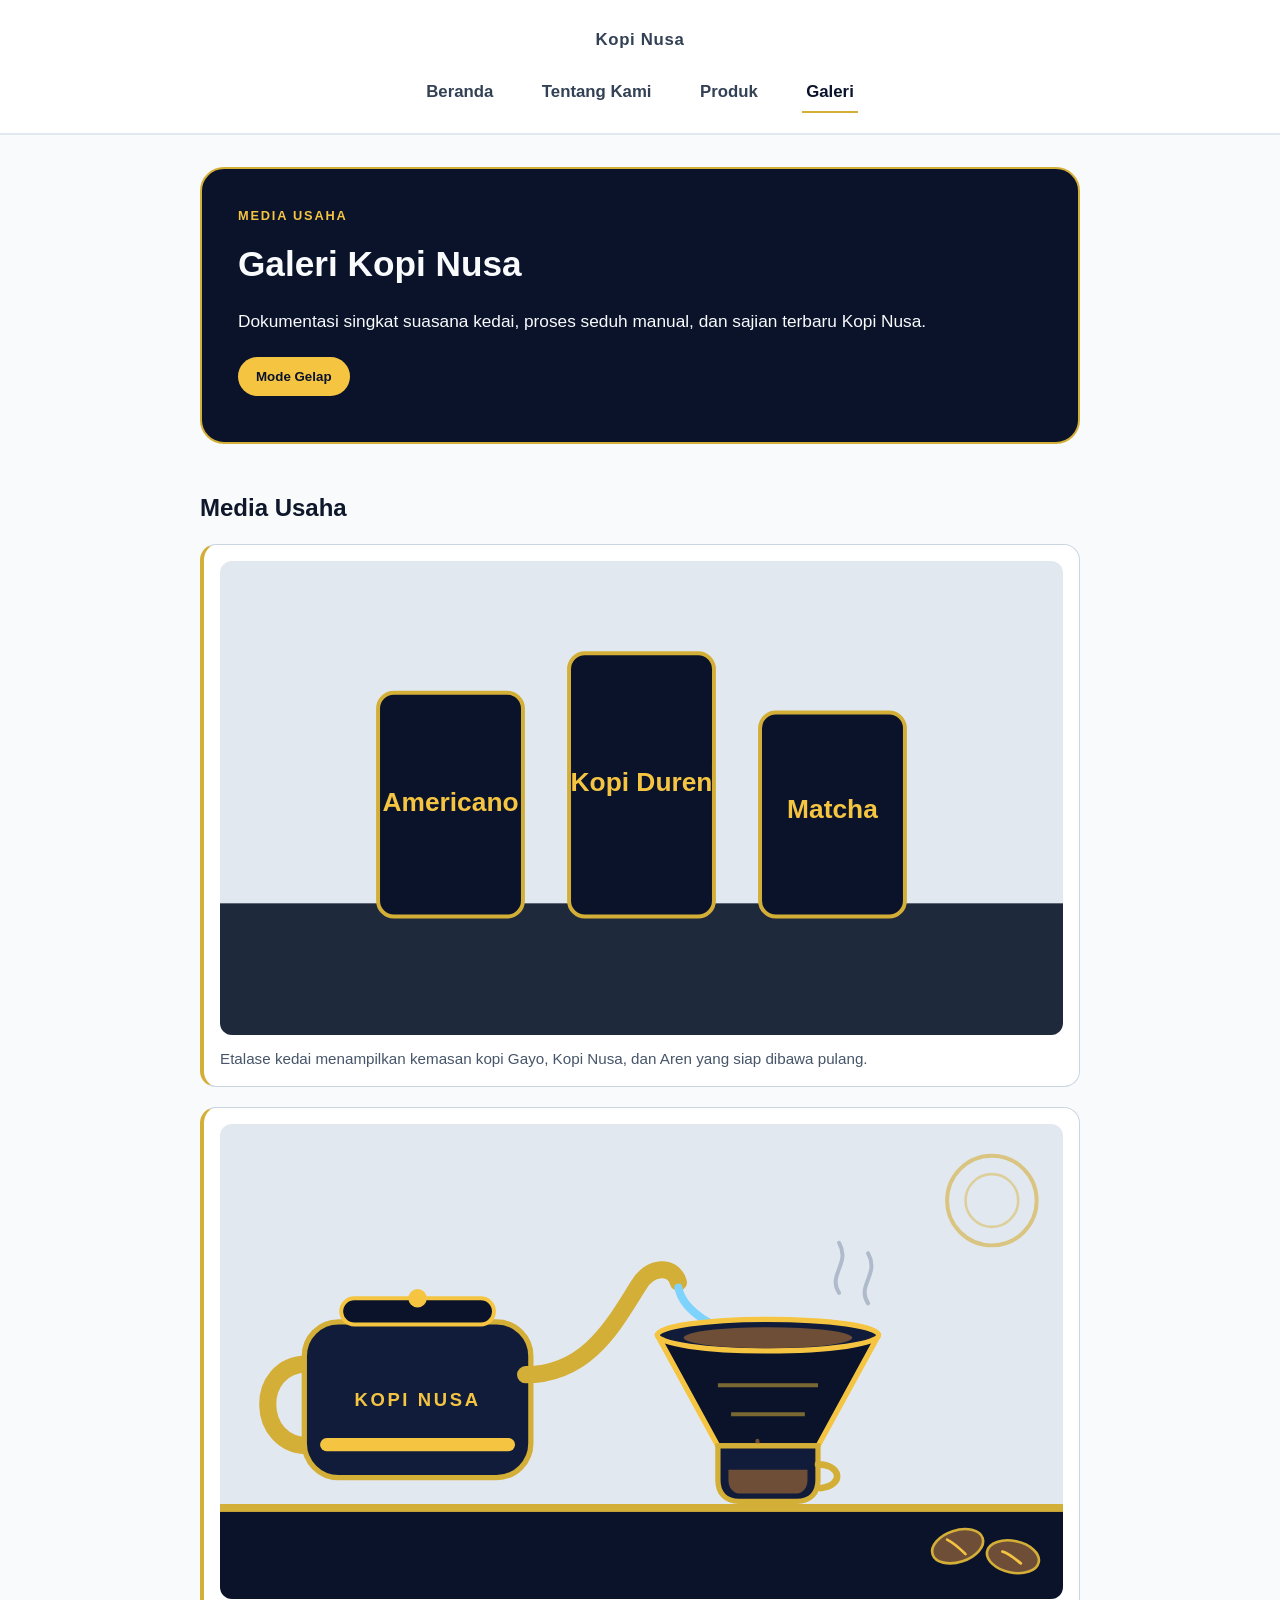
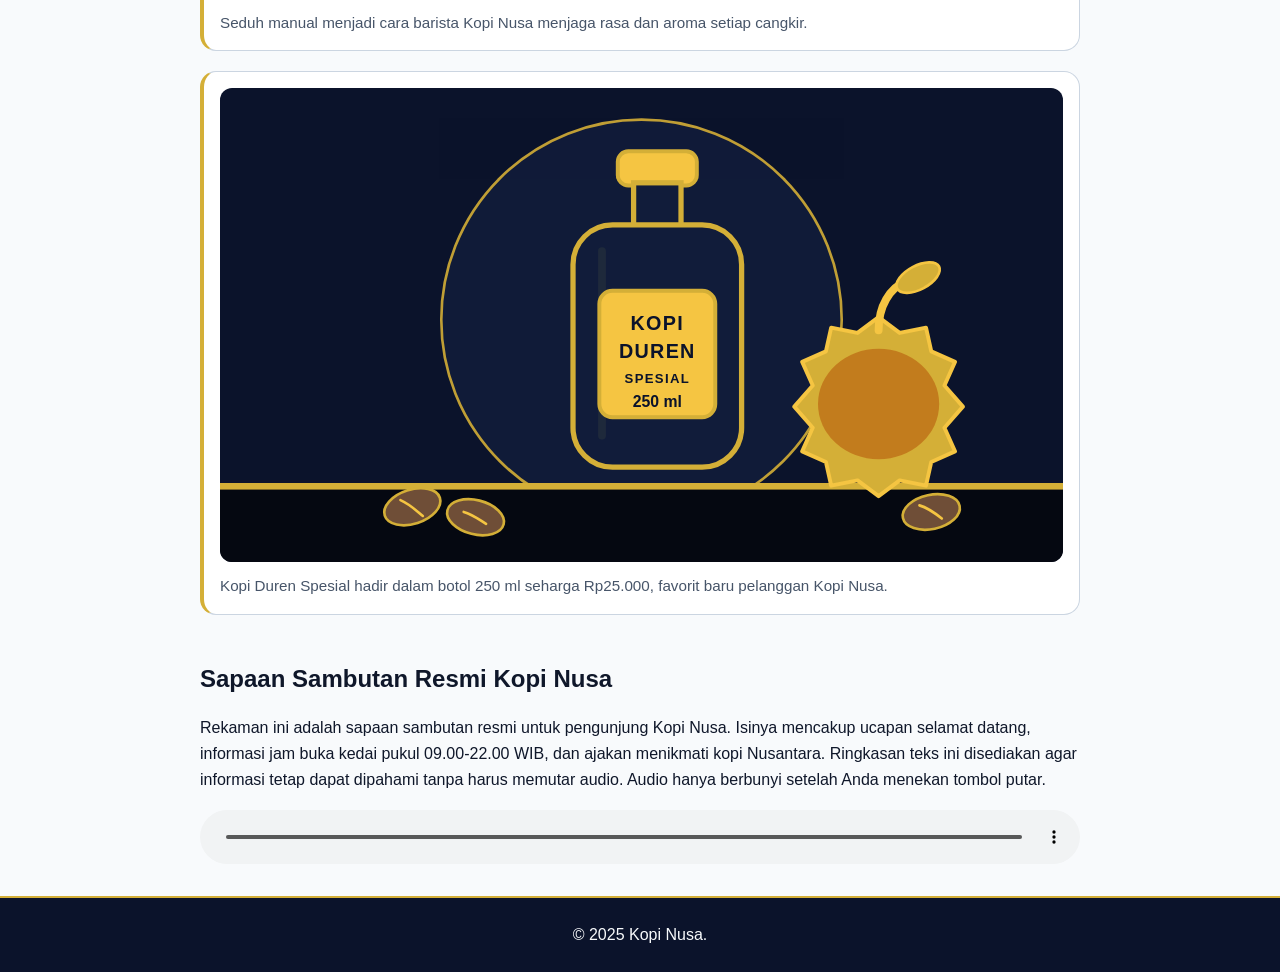
==== galeri.html @ d6f16781 "P03" ====
<!doctype html>
<html lang="id">
<head>
  <meta charset="utf-8" />
  <meta name="viewport" content="width=device-width, initial-scale=1.0" />
  <title>Galeri Kopi Nusa Website UMKM</title>
  <link rel="stylesheet" href="css/style.css" />
</head>
<body>
  <a class="skip-link" href="#konten">Lewati ke konten utama</a>

  <header class="site-header">
    <nav class="nav" aria-label="Navigasi utama">
      <a class="brand" href="index.html">Kopi Nusa</a>
      <ul>
        <li><a href="index.html">Beranda</a></li>
        <li><a href="tentang.html">Tentang Kami</a></li>
        <li><a href="produk.html">Produk</a></li>
        <li><a aria-current="page" href="galeri.html">Galeri</a></li>
      </ul>
    </nav>
  </header>

  <main id="konten" class="page">
    <section class="hero" aria-labelledby="galeri-title">
      <p class="eyebrow">Media Usaha</p>
      <h1 id="galeri-title">Galeri Kopi Nusa</h1>
      <p>Dokumentasi singkat suasana kedai, proses seduh manual, dan sajian terbaru Kopi Nusa.</p>
      <button id="themeButton" type="button">Mode Gelap</button>
    </section>

    <section aria-labelledby="media-title">
      <h2 id="media-title">Media Usaha</h2>
      <div class="gallery-list">
        <figure class="media-card">
          <img src="assets/images/etalase-kopi.svg" alt="Tiga kemasan kopi Kopi Nusa tersusun rapi di atas meja etalase kedai" />
          <figcaption>Etalase kedai menampilkan kemasan kopi Gayo, Kopi Nusa, dan Aren yang siap dibawa pulang.</figcaption>
        </figure>

        <figure class="media-card">
          <img src="assets/images/proses-seduh.svg" alt="Teko gooseneck menuangkan air panas ke dripper di atas server kopi" />
          <figcaption>Seduh manual menjadi cara barista Kopi Nusa menjaga rasa dan aroma setiap cangkir.</figcaption>
        </figure>

        <figure class="media-card">
          <img src="assets/images/kopi-duren.svg" alt="Botol Kopi Duren Spesial berlabel emas berdampingan dengan buah durian" />
          <figcaption>Kopi Duren Spesial hadir dalam botol 250 ml seharga Rp25.000, favorit baru pelanggan Kopi Nusa.</figcaption>
        </figure>
      </div>
    </section>

    <section aria-labelledby="audio-title">
      <h2 id="audio-title">Sapaan Sambutan Resmi Kopi Nusa</h2>
      <p id="audio-note">Rekaman ini adalah sapaan sambutan resmi untuk pengunjung Kopi Nusa. Isinya mencakup ucapan selamat datang, informasi jam buka kedai pukul 09.00-22.00 WIB, dan ajakan menikmati kopi Nusantara. Ringkasan teks ini disediakan agar informasi tetap dapat dipahami tanpa harus memutar audio. Audio hanya berbunyi setelah Anda menekan tombol putar.</p>
      <audio controls aria-describedby="audio-note" src="assets/audio/sapaan-kedai.mp3">Browser Anda tidak mendukung pemutar audio.</audio>
    </section>
  </main>

  <footer class="site-footer">
    <p>&copy; 2025 Kopi Nusa.</p>
  </footer>

  <script src="js/script.js"></script>
</body>
</html>
---- css/style.css ----
*,
*::before,
*::after {
  box-sizing: border-box;
}

body {
  margin: 0;
  color: #0f172a;
  background: #f8fafc;
  font-family: Arial, sans-serif;
  line-height: 1.65;
  transition: background-color 0.3s ease, color 0.3s ease;
}

p {
  margin: 0 0 16px;
}

/* 1. Skip Link */
.skip-link {
  position: absolute;
  left: -9999px;
  padding: 10px 14px;
  color: #0b132b;
  font-weight: 700;
  text-decoration: none;
  background: #f5c542;
  border-radius: 8px;
}

.skip-link:focus {
  top: 10px;
  left: 10px;
  z-index: 100;
}

/* 2. Header & Navigasi */
.site-header {
  position: sticky;
  top: 0;
  z-index: 50;
  padding: 20px;
  background: #ffffff;
  border-bottom: 2px solid #e2e8f0;
  transition: background-color 0.3s ease, border-color 0.3s ease;
}

.nav {
  max-width: 920px;
  margin: 0 auto;
  text-align: center; 
}

.brand {
  display: inline-block;
  margin-bottom: 12px;
  color: #0b132b;
  font-size: 1.6rem;
  font-weight: 800;
  letter-spacing: 0.04em;
  text-decoration: none;
}

.nav ul {
  padding: 0;
  margin: 0;
  list-style: none;
}

.nav li {
  display: inline-block;
  margin: 0 18px; 
}

.nav a {
  display: inline-block;
  padding: 6px 4px;
  color: #334155;
  font-size: 1.05rem;
  font-weight: 600;
  text-decoration: none;
  transition: color 0.2s ease;
}

.nav a:hover {
  color: #d4af37;
}

.nav a[aria-current="page"] {
  color: #0b132b;
  font-weight: 800;
  border-bottom: 2px solid #d4af37;
}

/* 3. Indikator Fokus Keyboard */
a:focus-visible,
button:focus-visible {
  outline: 3px solid #2563eb;
  outline-offset: 3px;
}

/* 4. Konten Utama & Hero */
.page {
  max-width: 920px;
  margin: 0 auto;
  padding: 32px 20px;
}

main section + section {
  margin-top: 44px;
}

h2 {
  margin: 0 0 16px;
  font-size: 1.5rem;
}

.hero {
  padding: 36px;
  color: #f8fafc;
  background: #0b132b;
  border: 2px solid #d4af37;
  border-radius: 24px;
  transition: background-color 0.3s ease, border-color 0.3s ease;
}

.hero h1 {
  margin: 0 0 14px;
  font-size: 2.2rem;
}

.hero p {
  margin: 0 0 22px;
  font-size: 1.08rem;
}

.hero .eyebrow {
  margin: 0 0 8px;
  font-size: 0.8rem;
}

.eyebrow {
  margin: 0 0 8px;
  color: #f5c542;
  font-weight: 700;
  letter-spacing: 0.14em;
  text-transform: uppercase;
}

/* Gambar SVG */
img {
  display: block;
  max-width: 100%;
  height: auto;
  margin-top: 24px;
  border-radius: 16px;
}

/* 5. Kartu Produk */
.product-list {
  min-width: 0;
}

.product-card + .product-card {
  margin-top: 16px;
}

.product-card {
  min-width: 0;
  padding: 16px 20px;
  background: #ffffff;
  border: 1px solid #cbd5e1;
  border-left: 4px solid #d4af37;
  border-radius: 12px;
  cursor: pointer;
  transition: background-color 0.3s ease, border-color 0.3s ease, transform 0.15s ease;
}

.product-card h3 {
  margin: 0 0 8px;
  color: #0b132b;
  overflow-wrap: anywhere;
}

.product-card p {
  overflow-wrap: anywhere;
}

.price {
  margin: 8px 0 0;
  font-weight: 700;
  color: #b45309;
}

/* 5b. Menu Interaktif & Ringkasan Pesanan */
.product-card:hover {
  border-color: #d4af37;
  transform: translateY(-2px);
}

.order-button {
  margin-top: 12px;
  padding: 8px 14px;
  font-size: 0.875rem;
}

.order-summary {
  max-width: 100%;
  padding: 20px 24px;
  margin-top: 24px;
  background: #ffffff;
  border: 1px solid #cbd5e1;
  border-top: 4px solid #d4af37;
  border-radius: 16px;
  overflow-wrap: anywhere;
  transition: background-color 0.3s ease, border-color 0.3s ease;
}

.order-summary h3 {
  margin: 0 0 12px;
  color: #0b132b;
}

.order-list {
  padding: 0;
  margin: 0 0 12px;
  list-style: none;
}

.order-list li {
  padding: 8px 0;
  border-bottom: 1px dashed #cbd5e1;
  overflow-wrap: anywhere;
}

.order-list li::after {
  display: block;
  clear: both;
  content: "";
}

.order-list .item-name {
  float: left;
  margin-right: 16px;
  font-weight: 700;
  overflow-wrap: anywhere;
}

.order-list li > span:nth-child(2) {
  float: right;
  margin-left: 16px;
}

.order-list .remove-button {
  float: right;
  margin-left: 12px;
}

.order-total {
  margin: 8px 0 0;
}

.order-total strong {
  color: #b45309;
}

.order-discount {
  margin: 8px 0 0;
  color: #15803d;
  font-weight: 700;
}

#kosongkanPesanan {
  margin-top: 16px;
  background: #e2e8f0;
}

.whatsapp-button {
  margin-top: 16px;
  margin-right: 8px;
  color: #ffffff;
  background: #15803d;
}

.whatsapp-button:hover {
  background: #166534;
}

.remove-button {
  padding: 2px 4px;
  margin: 0 0 0 12px;
  color: #b91c1c;
  font-size: 0.8rem;
  font-weight: 700;
  background: transparent;
  text-decoration: underline;
}

.remove-button:hover {
  color: #7f1d1d;
}

/* 5c. Notifikasi Mengambang */
.notifikasi {
  position: fixed;
  right: 20px;
  bottom: 20px;
  z-index: 200;
  max-width: min(360px, calc(100vw - 40px));
  padding: 14px 18px;
  color: #0b132b;
  font-weight: 700;
  background: #f5c542;
  border-left: 6px solid #b45309;
  border-radius: 12px;
  box-shadow: 0 12px 30px rgba(15, 23, 42, 0.25);
  opacity: 0;
  transform: translateY(12px);
  pointer-events: none;
  transition: opacity 0.25s ease, transform 0.25s ease;
}

.notifikasi.show {
  opacity: 1;
  transform: translateY(0);
}

button {
  padding: 12px 18px;
  margin-right: 10px;
  margin-bottom: 10px;
  color: #0b132b;
  font-weight: 700;
  cursor: pointer;
  background: #f5c542;
  border: 0;
  border-radius: 999px;
}

/* 6. Footer */
.site-footer {
  padding: 24px 20px;
  color: #f8fafc;
  text-align: center;
  background: #0b132b;
  border-top: 2px solid #d4af37;
}

.site-footer p {
  margin: 0;
}

body.dark-mode {
  color: #f1f5f9;
  background: #050811;
}

body.dark-mode .site-header {
  background: #0b132b;
  border-bottom-color: #1e293b;
}

body.dark-mode .brand,
body.dark-mode .nav a[aria-current="page"] {
  color: #f5c542;
}

body.dark-mode .nav a {
  color: #cbd5e1;
}

body.dark-mode .nav a:hover {
  color: #f5c542;
}

body.dark-mode .hero {
  background: #111c3a;
  border-color: #f5c542;
}

body.dark-mode .product-card {
  background: #0b132b;
  border-color: #1e293b;
  border-left-color: #f5c542;
}

body.dark-mode .product-card h3 {
  color: #f8fafc;
}

body.dark-mode .price {
  color: #f5c542;
}

body.dark-mode .order-summary {
  background: #0b132b;
  border-color: #1e293b;
  border-top-color: #f5c542;
}

body.dark-mode .order-summary h3 {
  color: #f8fafc;
}

body.dark-mode .order-list li {
  border-bottom-color: #1e293b;
}

body.dark-mode .order-total strong {
  color: #f5c542;
}

body.dark-mode .order-discount {
  color: #4ade80;
}

body.dark-mode #kosongkanPesanan {
  color: #0b132b;
  background: #cbd5e1;
}

body.dark-mode .remove-button {
  color: #fca5a5;
}

body.dark-mode .remove-button:hover {
  color: #fecaca;
}

/* 7. Figure, Caption, dan Tabel Katalog */
figure {
  margin: 0 0 20px;
}

.media-card {
  padding: 16px;
  background: #ffffff;
  border: 1px solid #cbd5e1;
  border-left: 4px solid #d4af37;
  border-radius: 16px;
  transition: background-color 0.3s ease, border-color 0.3s ease;
}

.media-card img {
  margin-top: 0;
  border-radius: 12px;
}

figcaption {
  margin-top: 12px;
  color: #475569;
  font-size: 0.95rem;
  line-height: 1.55;
}

.gallery-list {
  margin-top: 16px;
}

.page audio {
  display: block;
  width: 100%;
  margin-top: 12px;
}

table {
  width: 100%;
  margin-top: 16px;
  color: #0f172a;
  background: #ffffff;
  border: 1px solid #cbd5e1;
  border-collapse: collapse;
  transition: background-color 0.3s ease, color 0.3s ease, border-color 0.3s ease;
}

table + p {
  margin-top: 16px;
}

caption {
  padding: 12px 0;
  color: #0b132b;
  font-size: 1.05rem;
  font-weight: 800;
  text-align: left;
}

th,
td {
  padding: 12px;
  text-align: left;
  vertical-align: top;
  border-bottom: 1px solid #cbd5e1;
}

thead th {
  color: #0b132b;
  background: #f5c542;
  border-bottom: 2px solid #d4af37;
}

tbody th {
  color: #0b132b;
  background: #f8fafc;
  overflow-wrap: anywhere;
}

tbody tr:last-child th,
tbody tr:last-child td {
  border-bottom: 0;
}

tbody tr:hover td,
tbody tr:hover th {
  background: #fef3c7;
}

body.dark-mode .media-card {
  background: #0b132b;
  border-color: #1e293b;
  border-left-color: #f5c542;
}

body.dark-mode figcaption {
  color: #cbd5e1;
}

body.dark-mode table {
  color: #f1f5f9;
  background: #0b132b;
  border-color: #1e293b;
}

body.dark-mode caption {
  color: #f5c542;
}

body.dark-mode th,
body.dark-mode td {
  border-bottom-color: #1e293b;
}

body.dark-mode thead th {
  color: #0b132b;
  background: #f5c542;
  border-bottom-color: #d4af37;
}

body.dark-mode tbody th {
  color: #f5c542;
  background: #111c3a;
}

body.dark-mode tbody tr:hover td,
body.dark-mode tbody tr:hover th {
  background: #1e293b;
}

.page a {
  color: #1d4ed8;
  text-underline-offset: 2px;
}

body.dark-mode .page a {
  color: #f5c542;
}
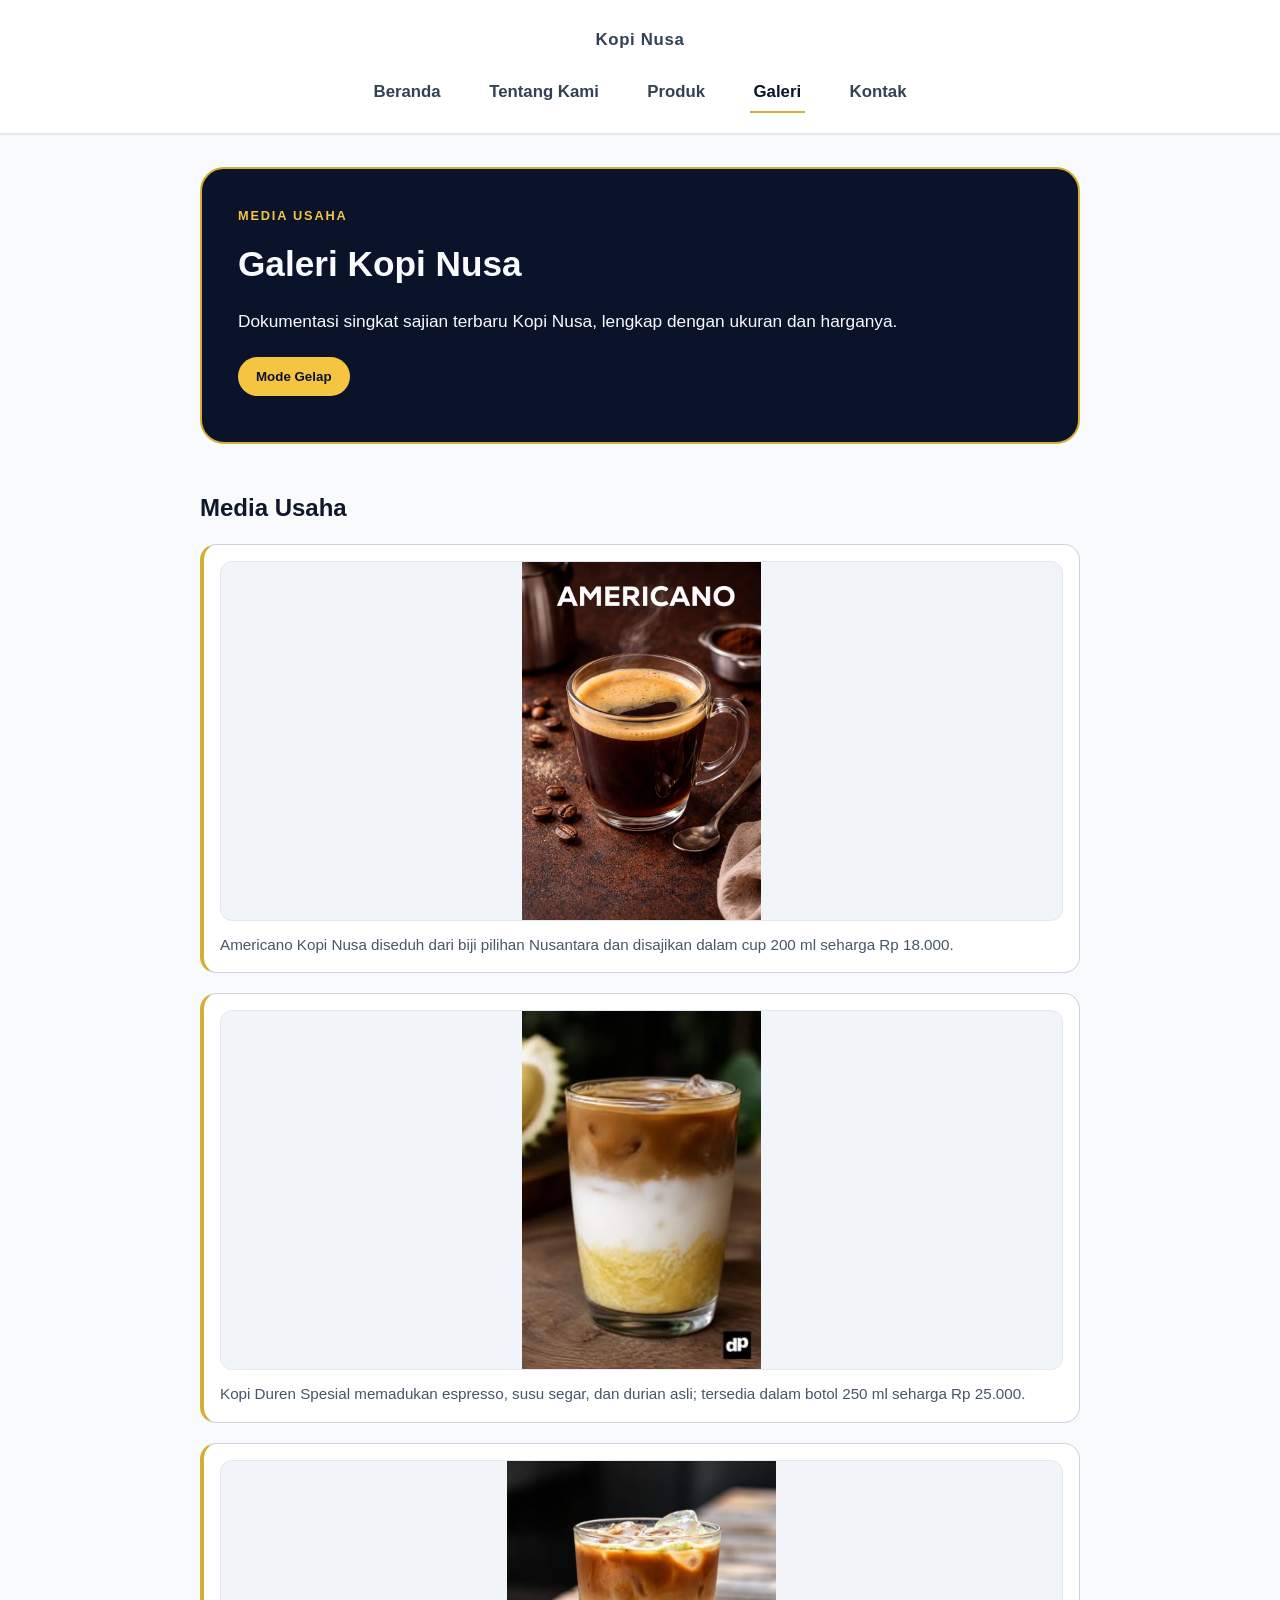
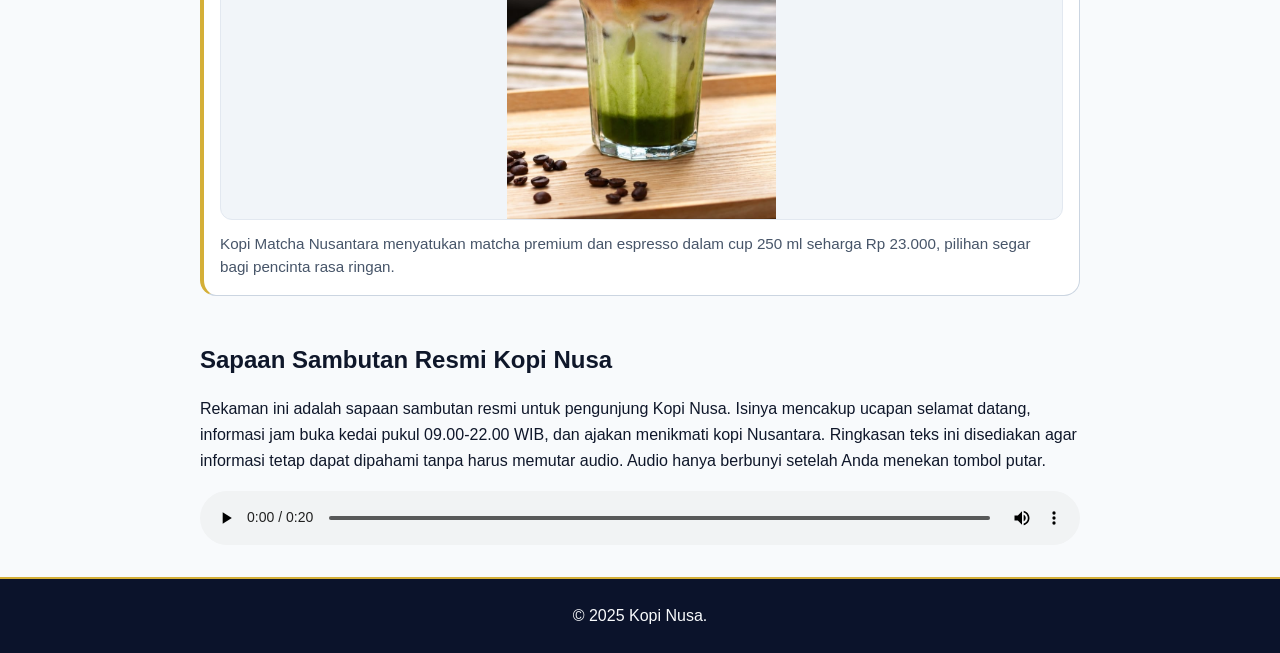
==== commit 8524833b: "P04" ====
--- a/galeri.html
+++ b/galeri.html
@@ -17,6 +17,7 @@
         <li><a href="tentang.html">Tentang Kami</a></li>
         <li><a href="produk.html">Produk</a></li>
         <li><a aria-current="page" href="galeri.html">Galeri</a></li>
+        <li><a href="kontak.html">Kontak</a></li>
       </ul>
     </nav>
   </header>
@@ -25,7 +26,7 @@
     <section class="hero" aria-labelledby="galeri-title">
       <p class="eyebrow">Media Usaha</p>
       <h1 id="galeri-title">Galeri Kopi Nusa</h1>
-      <p>Dokumentasi singkat suasana kedai, proses seduh manual, dan sajian terbaru Kopi Nusa.</p>
+      <p>Dokumentasi singkat sajian terbaru Kopi Nusa, lengkap dengan ukuran dan harganya.</p>
       <button id="themeButton" type="button">Mode Gelap</button>
     </section>
 
@@ -33,18 +34,18 @@
       <h2 id="media-title">Media Usaha</h2>
       <div class="gallery-list">
         <figure class="media-card">
-          <img src="assets/images/etalase-kopi.svg" alt="Tiga kemasan kopi Kopi Nusa tersusun rapi di atas meja etalase kedai" />
-          <figcaption>Etalase kedai menampilkan kemasan kopi Gayo, Kopi Nusa, dan Aren yang siap dibawa pulang.</figcaption>
+          <img src="assets/images/americano.jpeg" alt="Segelas americano panas bercrema keemasan di atas meja kayu, ditemani biji kopi dan sendok" />
+          <figcaption>Americano Kopi Nusa diseduh dari biji pilihan Nusantara dan disajikan dalam cup 200 ml seharga Rp 18.000.</figcaption>
         </figure>
 
         <figure class="media-card">
-          <img src="assets/images/proses-seduh.svg" alt="Teko gooseneck menuangkan air panas ke dripper di atas server kopi" />
-          <figcaption>Seduh manual menjadi cara barista Kopi Nusa menjaga rasa dan aroma setiap cangkir.</figcaption>
+          <img src="assets/images/kopi-duren.jpeg" alt="Kopi duren dingin dalam gelas kaca berlapis susu, kopi, dan serat durian di dasar gelas, berlatar buah durian" />
+          <figcaption>Kopi Duren Spesial memadukan espresso, susu segar, dan durian asli; tersedia dalam botol 250 ml seharga Rp 25.000.</figcaption>
         </figure>
 
         <figure class="media-card">
-          <img src="assets/images/kopi-duren.svg" alt="Botol Kopi Duren Spesial berlabel emas berdampingan dengan buah durian" />
-          <figcaption>Kopi Duren Spesial hadir dalam botol 250 ml seharga Rp25.000, favorit baru pelanggan Kopi Nusa.</figcaption>
+          <img src="assets/images/kopi-matcha.jpeg" alt="Kopi matcha dingin berlapis matcha hijau, espresso, dan susu di dalam gelas kaca, ditemani biji kopi di atas meja kayu" />
+          <figcaption>Kopi Matcha Nusantara menyatukan matcha premium dan espresso dalam cup 250 ml seharga Rp 23.000, pilihan segar bagi pencinta rasa ringan.</figcaption>
         </figure>
       </div>
     </section>
--- a/css/style.css
+++ b/css/style.css
@@ -148,13 +148,22 @@
   text-transform: uppercase;
 }
 
-/* Gambar SVG */
+/* Gambar */
 img {
   display: block;
   max-width: 100%;
   height: auto;
   margin-top: 24px;
   border-radius: 16px;
+}
+
+/* Foto produk: jaga proporsi dan batasi tinggi agar tidak memenuhi layar */
+.hero img {
+  width: auto;
+  max-height: 420px;
+  margin: 8px auto 0;
+  border: 2px solid #d4af37;
+  object-fit: contain;
 }
 
 /* 5. Kartu Produk */
@@ -191,6 +200,13 @@
   margin: 8px 0 0;
   font-weight: 700;
   color: #b45309;
+}
+
+.product-size {
+  margin: 8px 0 0;
+  color: #475569;
+  font-size: 0.9rem;
+  font-weight: 600;
 }
 
 /* 5b. Menu Interaktif & Ringkasan Pesanan */
@@ -393,6 +409,10 @@
   color: #f5c542;
 }
 
+body.dark-mode .product-size {
+  color: #cbd5e1;
+}
+
 body.dark-mode .order-summary {
   background: #0b132b;
   border-color: #1e293b;
@@ -443,8 +463,13 @@
 }
 
 .media-card img {
-  margin-top: 0;
+  width: 100%;
+  height: 360px;
+  margin: 0;
+  background: #f1f5f9;
+  border: 1px solid #e2e8f0;
   border-radius: 12px;
+  object-fit: contain;
 }
 
 figcaption {
@@ -522,6 +547,11 @@
   border-left-color: #f5c542;
 }
 
+body.dark-mode .media-card img {
+  background: #111c3a;
+  border-color: #1e293b;
+}
+
 body.dark-mode figcaption {
   color: #cbd5e1;
 }
@@ -564,4 +594,125 @@
 
 body.dark-mode .page a {
   color: #f5c542;
+}
+
+/* 8. Formulir Kontak (P04) */
+.field {
+  margin-bottom: 18px;
+}
+
+.field label {
+  display: block;
+  margin-bottom: 6px;
+  font-weight: 600;
+}
+
+input[type="text"],
+input[type="email"],
+input[type="tel"],
+select,
+textarea {
+  width: 100%;
+  padding: 10px 12px;
+  color: #0f172a;
+  font-family: inherit;
+  font-size: 1rem;
+  line-height: 1.5;
+  background: #ffffff;
+  border: 1px solid #cbd5e1;
+  border-radius: 10px;
+  box-sizing: border-box;
+  transition: background-color 0.3s ease, color 0.3s ease, border-color 0.3s ease;
+}
+
+input[type="text"]:focus,
+input[type="email"]:focus,
+input[type="tel"]:focus,
+select:focus,
+textarea:focus {
+  border-color: #d4af37;
+  outline: 3px solid #2563eb;
+  outline-offset: 1px;
+}
+
+textarea {
+  min-height: 120px;
+  resize: vertical;
+}
+
+#whatsapp-help {
+  display: block;
+  margin-top: 6px;
+  color: #475569;
+}
+
+fieldset {
+  margin: 0 0 18px;
+  padding: 14px 16px;
+  border: 1px solid #cbd5e1;
+  border-radius: 12px;
+}
+
+legend {
+  padding: 0 6px;
+  font-weight: 700;
+}
+
+fieldset label {
+  display: inline-block;
+  margin: 6px 18px 6px 0;
+  cursor: pointer;
+}
+
+fieldset input[type="radio"] {
+  margin-right: 6px;
+  vertical-align: middle;
+  accent-color: #d4af37;
+}
+
+#preview-form {
+  padding: 18px;
+  margin: 12px 0 0;
+  color: #f8fafc;
+  font-family: Consolas, "Courier New", monospace;
+  font-size: 0.95rem;
+  line-height: 1.6;
+  white-space: pre-wrap;
+  overflow-wrap: anywhere;
+  background: #0b132b;
+  border: 1px solid #d4af37;
+  border-radius: 12px;
+}
+
+body.dark-mode input[type="text"],
+body.dark-mode input[type="email"],
+body.dark-mode input[type="tel"],
+body.dark-mode select,
+body.dark-mode textarea {
+  color: #f1f5f9;
+  background: #111c3a;
+  border-color: #1e293b;
+}
+
+body.dark-mode select option {
+  color: #0b132b;
+  background: #ffffff;
+}
+
+body.dark-mode #whatsapp-help {
+  color: #cbd5e1;
+}
+
+body.dark-mode fieldset {
+  border-color: #1e293b;
+}
+
+body.dark-mode legend {
+  color: #f5c542;
+}
+
+body.dark-mode #preview-form {
+  color: #f8fafc;
+  background: #111c3a;
+  border-color: #f5c542;
 }
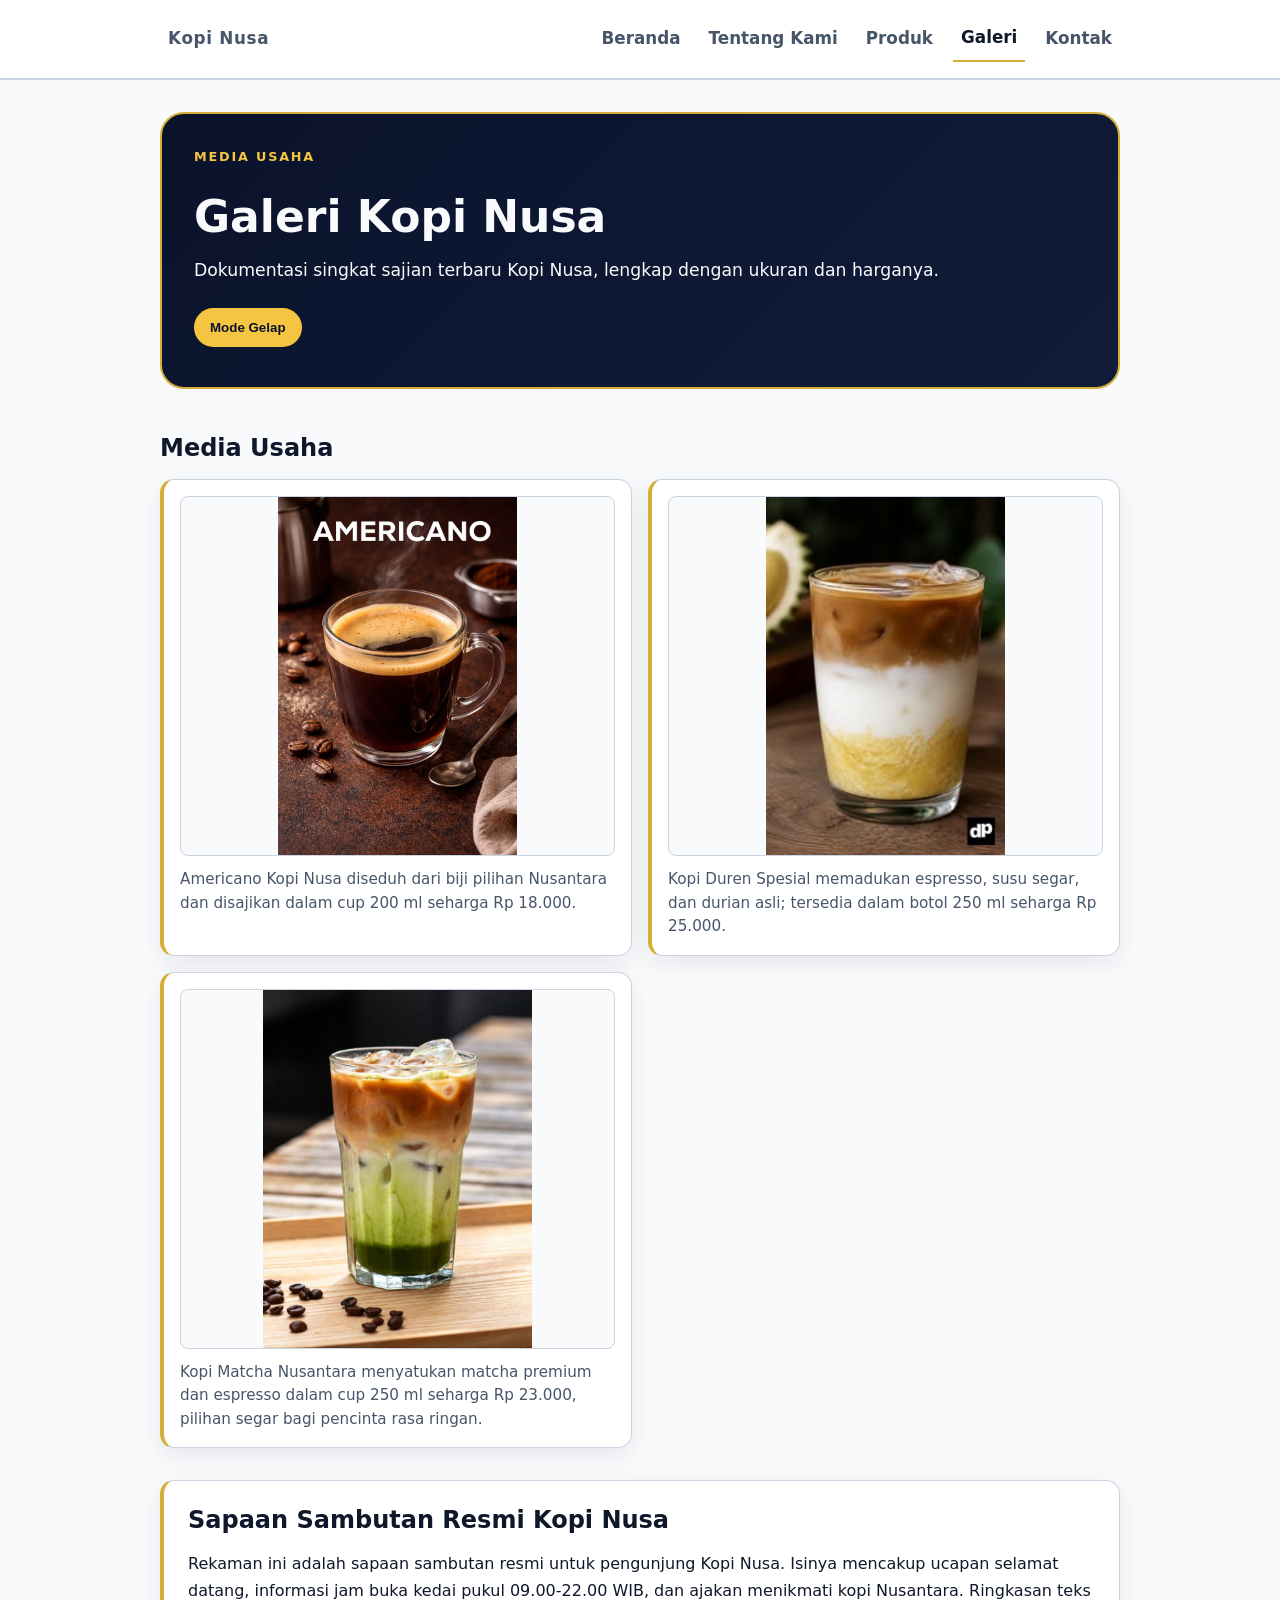
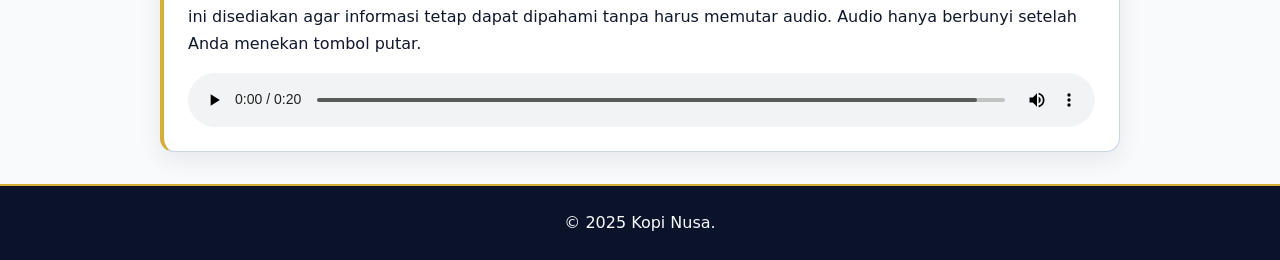
==== commit 23c523ca: "P06" ====
--- a/galeri.html
+++ b/galeri.html
@@ -24,15 +24,17 @@
 
   <main id="konten" class="page">
     <section class="hero" aria-labelledby="galeri-title">
-      <p class="eyebrow">Media Usaha</p>
-      <h1 id="galeri-title">Galeri Kopi Nusa</h1>
-      <p>Dokumentasi singkat sajian terbaru Kopi Nusa, lengkap dengan ukuran dan harganya.</p>
-      <button id="themeButton" type="button">Mode Gelap</button>
+      <div class="hero-content">
+        <p class="eyebrow">Media Usaha</p>
+        <h1 id="galeri-title">Galeri Kopi Nusa</h1>
+        <p>Dokumentasi singkat sajian terbaru Kopi Nusa, lengkap dengan ukuran dan harganya.</p>
+        <button id="themeButton" type="button">Mode Gelap</button>
+      </div>
     </section>
 
     <section aria-labelledby="media-title">
       <h2 id="media-title">Media Usaha</h2>
-      <div class="gallery-list">
+      <div class="gallery-grid">
         <figure class="media-card">
           <img src="assets/images/americano.jpeg" alt="Segelas americano panas bercrema keemasan di atas meja kayu, ditemani biji kopi dan sendok" />
           <figcaption>Americano Kopi Nusa diseduh dari biji pilihan Nusantara dan disajikan dalam cup 200 ml seharga Rp 18.000.</figcaption>
@@ -50,7 +52,7 @@
       </div>
     </section>
 
-    <section aria-labelledby="audio-title">
+    <section aria-labelledby="audio-title" class="audio-card">
       <h2 id="audio-title">Sapaan Sambutan Resmi Kopi Nusa</h2>
       <p id="audio-note">Rekaman ini adalah sapaan sambutan resmi untuk pengunjung Kopi Nusa. Isinya mencakup ucapan selamat datang, informasi jam buka kedai pukul 09.00-22.00 WIB, dan ajakan menikmati kopi Nusantara. Ringkasan teks ini disediakan agar informasi tetap dapat dipahami tanpa harus memutar audio. Audio hanya berbunyi setelah Anda menekan tombol putar.</p>
       <audio controls aria-describedby="audio-note" src="assets/audio/sapaan-kedai.mp3">Browser Anda tidak mendukung pemutar audio.</audio>
--- a/css/style.css
+++ b/css/style.css
@@ -1,82 +1,186 @@
+/* 1. Baseline Box Model */
 *,
 *::before,
 *::after {
   box-sizing: border-box;
 }
 
+/* 2. Design Token — Mode Terang */
+:root {
+  /* Token warna */
+  --color-primary: #0b132b;
+  --color-primary-strong: #111c3a;
+  --color-accent: #d4af37;
+  --color-accent-bright: #f5c542;
+  --color-text: #0f172a;
+  --color-muted: #475569;
+  --color-surface: #ffffff;
+  --color-surface-soft: #f8fafc;
+  --color-border: #cbd5e1;
+  --color-focus: #2563eb;
+  --color-success: #15803d;
+
+  /* Token warna pendukung*/
+  --color-on-primary: #f8fafc;
+  --color-price: #b45309;
+  --color-success-text: #15803d;
+  --color-danger: #b91c1c;
+  --color-danger-strong: #7f1d1d;
+
+  /* Token spacing */
+  --space-1: 0.5rem;
+  --space-2: 0.75rem;
+  --space-3: 1rem;
+  --space-4: 1.5rem;
+  --space-5: 2rem;
+
+  /* Token radius & shadow */
+  --radius-sm: 0.5rem;
+  --radius-md: 0.875rem;
+  --radius-lg: 1.5rem;
+  --radius-pill: 999px;
+  --shadow-card: 0 0.5rem 1.5rem rgb(11 19 43 / 0.08);
+
+  /* Token tipografi */
+  --font-body: system-ui, -apple-system, BlinkMacSystemFont, "Segoe UI", sans-serif;
+  --font-mono: Consolas, "Courier New", monospace;
+}
+
+/* 3. Design Token — Mode Gelap */
+body.dark-mode {
+  --color-surface: #0b132b;
+  --color-surface-soft: #050811;
+  --color-text: #f1f5f9;
+  --color-muted: #cbd5e1;
+  --color-border: #1e293b;
+  --color-accent: #f5c542;
+  --color-focus: #60a5fa;
+
+  --color-price: #f5c542;
+  --color-success-text: #4ade80;
+  --color-danger: #fca5a5;
+  --color-danger-strong: #fecaca;
+  --shadow-card: 0 0.5rem 1.5rem rgb(0 0 0 / 0.4);
+}
+
+/* 4. Dasar Tipografi & Halaman */
 body {
   margin: 0;
-  color: #0f172a;
-  background: #f8fafc;
-  font-family: Arial, sans-serif;
+  color: var(--color-text);
+  background: var(--color-surface-soft);
+  font-family: var(--font-body);
+  font-size: 1rem;
   line-height: 1.65;
   transition: background-color 0.3s ease, color 0.3s ease;
 }
 
+h1,
+h2,
+h3 {
+  margin-top: 0;
+}
+
+h1 {
+  margin-bottom: var(--space-3);
+  font-size: clamp(2rem, 5vw, 2.75rem);
+  line-height: 1.2;
+}
+
+h2 {
+  margin-bottom: var(--space-3);
+  font-size: 1.5rem;
+  line-height: 1.25;
+}
+
+h3 {
+  margin-bottom: var(--space-1);
+  line-height: 1.3;
+}
+
 p {
-  margin: 0 0 16px;
-}
-
-/* 1. Skip Link */
+  margin: 0 0 var(--space-3);
+}
+
+p,
+li {
+  max-width: 68ch;
+}
+
+/* 5. Skala Fokus Keyboard */
+:focus-visible {
+  outline: 3px solid var(--color-focus);
+  outline-offset: 3px;
+}
+
+/* 6. Skip Link */
 .skip-link {
   position: absolute;
   left: -9999px;
-  padding: 10px 14px;
-  color: #0b132b;
+  padding: var(--space-2) var(--space-3);
+  color: var(--color-primary);
   font-weight: 700;
   text-decoration: none;
-  background: #f5c542;
-  border-radius: 8px;
+  background: var(--color-accent-bright);
+  border-radius: var(--radius-sm);
 }
 
 .skip-link:focus {
-  top: 10px;
-  left: 10px;
+  top: var(--space-2);
+  left: var(--space-2);
   z-index: 100;
 }
 
-/* 2. Header & Navigasi */
+/* 7. Header & Navigasi */
 .site-header {
   position: sticky;
   top: 0;
   z-index: 50;
-  padding: 20px;
-  background: #ffffff;
-  border-bottom: 2px solid #e2e8f0;
+  padding: var(--space-3) var(--space-5);
+  background: var(--color-surface);
+  border-bottom: 2px solid var(--color-border);
   transition: background-color 0.3s ease, border-color 0.3s ease;
 }
 
 .nav {
-  max-width: 920px;
-  margin: 0 auto;
-  text-align: center; 
+  display: flex;
+  width: min(100% - 2rem, 60rem);
+  margin-inline: auto;
+  gap: var(--space-3);
+  align-items: center;
+  justify-content: space-between;
 }
 
 .brand {
   display: inline-block;
-  margin-bottom: 12px;
-  color: #0b132b;
+  flex-shrink: 0;
+  margin-bottom: 0;
+  color: var(--color-text);
   font-size: 1.6rem;
   font-weight: 800;
   letter-spacing: 0.04em;
   text-decoration: none;
+  white-space: nowrap;
 }
 
 .nav ul {
+  display: flex;
   padding: 0;
   margin: 0;
+  gap: var(--space-2);
+  flex-wrap: wrap;
+  align-items: center;
   list-style: none;
 }
 
 .nav li {
   display: inline-block;
-  margin: 0 18px; 
+  margin: 0;
 }
 
 .nav a {
   display: inline-block;
-  padding: 6px 4px;
-  color: #334155;
+  padding: var(--space-1);
+  color: var(--color-muted);
   font-size: 1.05rem;
   font-weight: 600;
   text-decoration: none;
@@ -84,169 +188,220 @@
 }
 
 .nav a:hover {
-  color: #d4af37;
+  color: var(--color-accent);
 }
 
 .nav a[aria-current="page"] {
-  color: #0b132b;
+  color: var(--color-text);
   font-weight: 800;
-  border-bottom: 2px solid #d4af37;
-}
-
-/* 3. Indikator Fokus Keyboard */
-a:focus-visible,
-button:focus-visible {
-  outline: 3px solid #2563eb;
-  outline-offset: 3px;
-}
-
-/* 4. Konten Utama & Hero */
+  border-bottom: 2px solid var(--color-accent);
+}
+
+/* 8. Konten Utama & Hero */
 .page {
-  max-width: 920px;
-  margin: 0 auto;
-  padding: 32px 20px;
+  width: min(100% - 2rem, 60rem);
+  margin-inline: auto;
+  padding-block: var(--space-5);
 }
 
 main section + section {
-  margin-top: 44px;
-}
-
-h2 {
-  margin: 0 0 16px;
-  font-size: 1.5rem;
+  margin-top: calc(var(--space-5) + var(--space-2));
 }
 
 .hero {
-  padding: 36px;
-  color: #f8fafc;
-  background: #0b132b;
-  border: 2px solid #d4af37;
-  border-radius: 24px;
-  transition: background-color 0.3s ease, border-color 0.3s ease;
+  display: grid;
+  grid-template-columns: 1.2fr 0.8fr;
+  gap: var(--space-4);
+  align-items: center;
+  padding: var(--space-5);
+  color: var(--color-on-primary);
+  background: linear-gradient(135deg, var(--color-primary), var(--color-primary-strong));
+  border: 2px solid var(--color-accent);
+  border-radius: var(--radius-lg);
+  transition: border-color 0.3s ease;
+}
+
+.hero-content {
+  min-width: 0;
+}
+
+.hero-content:only-child {
+  grid-column: 1 / -1;
 }
 
 .hero h1 {
-  margin: 0 0 14px;
-  font-size: 2.2rem;
+  margin-bottom: var(--space-2);
 }
 
 .hero p {
-  margin: 0 0 22px;
+  margin: 0 0 var(--space-4);
   font-size: 1.08rem;
 }
 
-.hero .eyebrow {
-  margin: 0 0 8px;
-  font-size: 0.8rem;
-}
-
 .eyebrow {
-  margin: 0 0 8px;
-  color: #f5c542;
+  margin: 0 0 var(--space-1);
+  color: var(--color-accent-bright);
   font-weight: 700;
   letter-spacing: 0.14em;
   text-transform: uppercase;
 }
 
-/* Gambar */
+.hero .eyebrow {
+  font-size: 0.8rem;
+}
+
+/* 9. Gambar & Media */
 img {
   display: block;
   max-width: 100%;
   height: auto;
-  margin-top: 24px;
-  border-radius: 16px;
-}
-
-/* Foto produk: jaga proporsi dan batasi tinggi agar tidak memenuhi layar */
-.hero img {
-  width: auto;
+  margin-top: var(--space-4);
+  border-radius: var(--radius-md);
+}
+
+.hero-image {
+  width: 100%;
   max-height: 420px;
-  margin: 8px auto 0;
-  border: 2px solid #d4af37;
+  margin: 0;
   object-fit: contain;
-}
-
-/* 5. Kartu Produk */
+  background: var(--color-primary);
+  border: 2px solid var(--color-accent);
+  border-radius: var(--radius-md);
+}
+
+.media-card img {
+  width: 100%;
+  height: 360px;
+  margin: 0;
+  object-fit: contain;
+  background: var(--color-surface-soft);
+  border: 1px solid var(--color-border);
+  border-radius: var(--radius-sm);
+}
+
+/* 10. Grid Produk & Kartu Produk */
+.product-grid {
+  display: grid;
+  grid-template-columns: repeat(3, minmax(0, 1fr));
+  gap: var(--space-3);
+}
+
 .product-list {
   min-width: 0;
 }
 
-.product-card + .product-card {
-  margin-top: 16px;
-}
-
 .product-card {
+  display: flex;
+  position: relative;
+  flex-direction: column;
   min-width: 0;
-  padding: 16px 20px;
-  background: #ffffff;
-  border: 1px solid #cbd5e1;
-  border-left: 4px solid #d4af37;
-  border-radius: 12px;
+  padding: var(--space-3) var(--space-4);
+  background: var(--color-surface);
+  border: 1px solid var(--color-border);
+  border-left: 4px solid var(--color-accent);
+  border-radius: var(--radius-md);
+  box-shadow: var(--shadow-card);
   cursor: pointer;
   transition: background-color 0.3s ease, border-color 0.3s ease, transform 0.15s ease;
 }
 
-.product-card h3 {
-  margin: 0 0 8px;
-  color: #0b132b;
-  overflow-wrap: anywhere;
-}
-
+.product-card h3,
 .product-card p {
   overflow-wrap: anywhere;
 }
 
-.price {
-  margin: 8px 0 0;
-  font-weight: 700;
-  color: #b45309;
+.product-card:hover {
+  border-color: var(--color-accent);
+  transform: translateY(-2px);
+}
+
+.product-badge {
+  position: absolute;
+  inset-block-start: var(--space-2);
+  inset-inline-end: var(--space-2);
+  padding: 0.25rem var(--space-2);
+  color: var(--color-primary);
+  font-size: 0.875rem;
+  font-weight: 800;
+  background: var(--color-accent-bright);
+  border: 1px solid var(--color-accent);
+  border-radius: 999px;
+}
+
+.product-badge + h3 {
+  padding-inline-end: 5.5rem;
 }
 
 .product-size {
-  margin: 8px 0 0;
-  color: #475569;
+  margin: var(--space-1) 0 0;
+  color: var(--color-muted);
   font-size: 0.9rem;
   font-weight: 600;
 }
 
-/* 5b. Menu Interaktif & Ringkasan Pesanan */
-.product-card:hover {
-  border-color: #d4af37;
-  transform: translateY(-2px);
-}
-
+.price {
+  margin: var(--space-1) 0 var(--space-2);
+  color: var(--color-price);
+  font-weight: 700;
+}
+
+.card-actions {
+  display: flex;
+  gap: var(--space-2);
+  align-items: center;
+  flex-wrap: wrap;
+  margin-top: auto;
+  padding-top: var(--space-2);
+}
+
+.page a.button {
+  display: inline-block;
+  padding: var(--space-1) var(--space-3);
+  color: var(--color-primary);
+  font-weight: 700;
+  text-decoration: none;
+  background: var(--color-accent-bright);
+  border-radius: var(--radius-pill);
+  transition: background-color 0.2s ease;
+}
+
+.page a.button:hover {
+  background: var(--color-accent);
+}
+
+/* 11. Ringkasan Pesanan & Tombol */
 .order-button {
-  margin-top: 12px;
-  padding: 8px 14px;
+  margin-top: auto;
+  padding: var(--space-1) var(--space-3);
   font-size: 0.875rem;
 }
 
 .order-summary {
   max-width: 100%;
-  padding: 20px 24px;
-  margin-top: 24px;
-  background: #ffffff;
-  border: 1px solid #cbd5e1;
-  border-top: 4px solid #d4af37;
-  border-radius: 16px;
+  padding: var(--space-4);
+  margin-top: var(--space-4);
+  background: var(--color-surface);
+  border: 1px solid var(--color-border);
+  border-top: 4px solid var(--color-accent);
+  border-radius: var(--radius-lg);
+  box-shadow: var(--shadow-card);
   overflow-wrap: anywhere;
   transition: background-color 0.3s ease, border-color 0.3s ease;
 }
 
 .order-summary h3 {
-  margin: 0 0 12px;
-  color: #0b132b;
+  margin: 0 0 var(--space-2);
 }
 
 .order-list {
   padding: 0;
-  margin: 0 0 12px;
+  margin: 0 0 var(--space-2);
   list-style: none;
 }
 
 .order-list li {
-  padding: 8px 0;
-  border-bottom: 1px dashed #cbd5e1;
+  padding: var(--space-1) 0;
+  border-bottom: 1px dashed var(--color-border);
   overflow-wrap: anywhere;
 }
 
@@ -258,79 +413,92 @@
 
 .order-list .item-name {
   float: left;
-  margin-right: 16px;
+  margin-right: var(--space-3);
   font-weight: 700;
   overflow-wrap: anywhere;
 }
 
 .order-list li > span:nth-child(2) {
   float: right;
-  margin-left: 16px;
+  margin-left: var(--space-3);
 }
 
 .order-list .remove-button {
   float: right;
-  margin-left: 12px;
+  margin-left: var(--space-2);
 }
 
 .order-total {
-  margin: 8px 0 0;
+  margin: var(--space-1) 0 0;
 }
 
 .order-total strong {
-  color: #b45309;
+  color: var(--color-price);
 }
 
 .order-discount {
-  margin: 8px 0 0;
-  color: #15803d;
+  margin: var(--space-1) 0 0;
+  color: var(--color-success-text);
   font-weight: 700;
 }
 
 #kosongkanPesanan {
-  margin-top: 16px;
-  background: #e2e8f0;
+  margin-top: var(--space-3);
+  color: var(--color-text);
+  background: var(--color-border);
 }
 
 .whatsapp-button {
-  margin-top: 16px;
-  margin-right: 8px;
-  color: #ffffff;
-  background: #15803d;
+  margin-top: var(--space-3);
+  margin-right: var(--space-1);
+  color: var(--color-on-primary);
+  background: var(--color-success);
 }
 
 .whatsapp-button:hover {
-  background: #166534;
+  filter: brightness(0.9);
 }
 
 .remove-button {
   padding: 2px 4px;
-  margin: 0 0 0 12px;
-  color: #b91c1c;
+  margin: 0 0 0 var(--space-2);
+  color: var(--color-danger);
   font-size: 0.8rem;
   font-weight: 700;
+  text-decoration: underline;
   background: transparent;
-  text-decoration: underline;
 }
 
 .remove-button:hover {
-  color: #7f1d1d;
-}
-
-/* 5c. Notifikasi Mengambang */
+  color: var(--color-danger-strong);
+}
+
+button {
+  padding: var(--space-2) var(--space-3);
+  margin-right: var(--space-1);
+  margin-bottom: var(--space-1);
+  color: var(--color-primary);
+  font-weight: 700;
+  cursor: pointer;
+  background: var(--color-accent-bright);
+  border: 0;
+  border-radius: var(--radius-pill);
+}
+
+/* 12. Notifikasi Mengambang */
 .notifikasi {
   position: fixed;
-  right: 20px;
-  bottom: 20px;
+  right: var(--space-4);
+  bottom: var(--space-4);
   z-index: 200;
-  max-width: min(360px, calc(100vw - 40px));
-  padding: 14px 18px;
-  color: #0b132b;
-  font-weight: 700;
-  background: #f5c542;
-  border-left: 6px solid #b45309;
-  border-radius: 12px;
-  box-shadow: 0 12px 30px rgba(15, 23, 42, 0.25);
+  max-width: min(360px, calc(100vw - var(--space-5)));
+  padding: var(--space-2) var(--space-3);
+  color: var(--color-primary);
+  font-weight: 700;
+  background: var(--color-accent-bright);
+  border-left: 6px solid var(--color-accent);
+  border-radius: var(--radius-md);
+  box-shadow: var(--shadow-card);
   opacity: 0;
   transform: translateY(12px);
   pointer-events: none;
@@ -342,170 +510,128 @@
   transform: translateY(0);
 }
 
-button {
-  padding: 12px 18px;
-  margin-right: 10px;
-  margin-bottom: 10px;
-  color: #0b132b;
-  font-weight: 700;
-  cursor: pointer;
-  background: #f5c542;
-  border: 0;
-  border-radius: 999px;
-}
-
-/* 6. Footer */
+/* 13. Footer */
 .site-footer {
-  padding: 24px 20px;
-  color: #f8fafc;
+  padding: var(--space-4) var(--space-5);
+  color: var(--color-on-primary);
   text-align: center;
-  background: #0b132b;
-  border-top: 2px solid #d4af37;
+  background: var(--color-primary);
+  border-top: 2px solid var(--color-accent);
+  transition: border-color 0.3s ease;
 }
 
 .site-footer p {
-  margin: 0;
-}
-
-body.dark-mode {
-  color: #f1f5f9;
-  background: #050811;
-}
-
-body.dark-mode .site-header {
-  background: #0b132b;
-  border-bottom-color: #1e293b;
-}
-
-body.dark-mode .brand,
-body.dark-mode .nav a[aria-current="page"] {
-  color: #f5c542;
-}
-
-body.dark-mode .nav a {
-  color: #cbd5e1;
-}
-
-body.dark-mode .nav a:hover {
-  color: #f5c542;
-}
-
-body.dark-mode .hero {
-  background: #111c3a;
-  border-color: #f5c542;
-}
-
-body.dark-mode .product-card {
-  background: #0b132b;
-  border-color: #1e293b;
-  border-left-color: #f5c542;
-}
-
-body.dark-mode .product-card h3 {
-  color: #f8fafc;
-}
-
-body.dark-mode .price {
-  color: #f5c542;
-}
-
-body.dark-mode .product-size {
-  color: #cbd5e1;
-}
-
-body.dark-mode .order-summary {
-  background: #0b132b;
-  border-color: #1e293b;
-  border-top-color: #f5c542;
-}
-
-body.dark-mode .order-summary h3 {
-  color: #f8fafc;
-}
-
-body.dark-mode .order-list li {
-  border-bottom-color: #1e293b;
-}
-
-body.dark-mode .order-total strong {
-  color: #f5c542;
-}
-
-body.dark-mode .order-discount {
-  color: #4ade80;
-}
-
-body.dark-mode #kosongkanPesanan {
-  color: #0b132b;
-  background: #cbd5e1;
-}
-
-body.dark-mode .remove-button {
-  color: #fca5a5;
-}
-
-body.dark-mode .remove-button:hover {
-  color: #fecaca;
-}
-
-/* 7. Figure, Caption, dan Tabel Katalog */
+  margin: 0 auto;
+}
+
+/* 14. Figure, Galeri, & Audio */
 figure {
-  margin: 0 0 20px;
+  margin: 0 0 var(--space-4);
 }
 
 .media-card {
-  padding: 16px;
-  background: #ffffff;
-  border: 1px solid #cbd5e1;
-  border-left: 4px solid #d4af37;
-  border-radius: 16px;
+  padding: var(--space-3);
+  background: var(--color-surface);
+  border: 1px solid var(--color-border);
+  border-left: 4px solid var(--color-accent);
+  border-radius: var(--radius-md);
+  box-shadow: var(--shadow-card);
   transition: background-color 0.3s ease, border-color 0.3s ease;
 }
 
-.media-card img {
-  width: 100%;
-  height: 360px;
-  margin: 0;
-  background: #f1f5f9;
-  border: 1px solid #e2e8f0;
-  border-radius: 12px;
-  object-fit: contain;
-}
-
 figcaption {
-  margin-top: 12px;
-  color: #475569;
+  margin-top: var(--space-2);
+  color: var(--color-muted);
   font-size: 0.95rem;
   line-height: 1.55;
 }
 
-.gallery-list {
-  margin-top: 16px;
+.gallery-grid {
+  display: grid;
+  grid-template-columns: repeat(2, minmax(0, 1fr));
+  gap: var(--space-3);
+  margin-top: var(--space-3);
+}
+
+.gallery-grid > figure {
+  margin: 0;
+}
+
+/* 14b. Grid Profil Tentang Kami */
+.about-grid {
+  display: grid;
+  grid-template-columns: repeat(3, minmax(0, 1fr));
+  gap: var(--space-3);
+  margin-top: var(--space-3);
+}
+
+.about-card {
+  padding: var(--space-4);
+  background: var(--color-surface);
+  border: 1px solid var(--color-border);
+  border-left: 4px solid var(--color-accent);
+  border-radius: var(--radius-md);
+  box-shadow: var(--shadow-card);
+  transition: background-color 0.3s ease, border-color 0.3s ease;
+}
+
+.about-card h3 {
+  margin-bottom: var(--space-1);
+}
+
+.about-card p {
+  margin-bottom: 0;
+  color: var(--color-muted);
+}
+
+.about-highlights {
+  display: flex;
+  flex-wrap: wrap;
+  gap: var(--space-1);
+  padding: 0;
+  margin: var(--space-4) 0 0;
+  list-style: none;
+}
+
+.about-highlights li {
+  padding: var(--space-1) var(--space-3);
+  color: var(--color-text);
+  font-size: 0.9rem;
+  font-weight: 600;
+  background: var(--color-surface);
+  border: 1px solid var(--color-border);
+  border-radius: var(--radius-pill);
+  box-shadow: var(--shadow-card);
 }
 
 .page audio {
   display: block;
   width: 100%;
-  margin-top: 12px;
-}
-
+  margin-top: var(--space-2);
+}
+
+/* 15. Tabel Harga */
 table {
   width: 100%;
-  margin-top: 16px;
-  color: #0f172a;
-  background: #ffffff;
-  border: 1px solid #cbd5e1;
-  border-collapse: collapse;
+  margin-top: var(--space-3);
+  color: var(--color-text);
+  background: var(--color-surface);
+  border: 1px solid var(--color-border);
+  border-collapse: separate;
+  border-spacing: 0;
+  border-radius: var(--radius-md);
+  box-shadow: var(--shadow-card);
+  overflow: hidden;
   transition: background-color 0.3s ease, color 0.3s ease, border-color 0.3s ease;
 }
 
 table + p {
-  margin-top: 16px;
+  margin-top: var(--space-3);
 }
 
 caption {
-  padding: 12px 0;
-  color: #0b132b;
+  padding: var(--space-2) 0;
+  color: var(--color-text);
   font-size: 1.05rem;
   font-weight: 800;
   text-align: left;
@@ -513,21 +639,21 @@
 
 th,
 td {
-  padding: 12px;
+  padding: var(--space-2);
   text-align: left;
   vertical-align: top;
-  border-bottom: 1px solid #cbd5e1;
+  border-bottom: 1px solid var(--color-border);
 }
 
 thead th {
-  color: #0b132b;
-  background: #f5c542;
-  border-bottom: 2px solid #d4af37;
+  color: var(--color-primary);
+  background: var(--color-accent-bright);
+  border-bottom: 2px solid var(--color-accent);
 }
 
 tbody th {
-  color: #0b132b;
-  background: #f8fafc;
+  color: var(--color-text);
+  background: var(--color-surface-soft);
   overflow-wrap: anywhere;
 }
 
@@ -538,72 +664,27 @@
 
 tbody tr:hover td,
 tbody tr:hover th {
-  background: #fef3c7;
-}
-
-body.dark-mode .media-card {
-  background: #0b132b;
-  border-color: #1e293b;
-  border-left-color: #f5c542;
-}
-
-body.dark-mode .media-card img {
-  background: #111c3a;
-  border-color: #1e293b;
-}
-
-body.dark-mode figcaption {
-  color: #cbd5e1;
-}
-
-body.dark-mode table {
-  color: #f1f5f9;
-  background: #0b132b;
-  border-color: #1e293b;
-}
-
-body.dark-mode caption {
-  color: #f5c542;
-}
-
-body.dark-mode th,
-body.dark-mode td {
-  border-bottom-color: #1e293b;
-}
-
-body.dark-mode thead th {
-  color: #0b132b;
-  background: #f5c542;
-  border-bottom-color: #d4af37;
-}
-
-body.dark-mode tbody th {
-  color: #f5c542;
-  background: #111c3a;
-}
-
-body.dark-mode tbody tr:hover td,
-body.dark-mode tbody tr:hover th {
-  background: #1e293b;
-}
-
+  background: color-mix(in srgb, var(--color-accent) 18%, var(--color-surface));
+}
+
+/* 16. Tautan dalam Konten */
 .page a {
-  color: #1d4ed8;
+  color: var(--color-focus);
   text-underline-offset: 2px;
 }
 
-body.dark-mode .page a {
-  color: #f5c542;
-}
-
-/* 8. Formulir Kontak (P04) */
+/* 17. Formulir Kontak */
+form {
+  margin-top: var(--space-3);
+}
+
 .field {
-  margin-bottom: 18px;
+  margin-bottom: var(--space-4);
 }
 
 .field label {
   display: block;
-  margin-bottom: 6px;
+  margin-bottom: var(--space-1);
   font-weight: 600;
 }
 
@@ -613,14 +694,14 @@
 select,
 textarea {
   width: 100%;
-  padding: 10px 12px;
-  color: #0f172a;
-  font-family: inherit;
+  padding: var(--space-2) var(--space-3);
+  color: var(--color-text);
+  font-family: var(--font-body);
   font-size: 1rem;
   line-height: 1.5;
-  background: #ffffff;
-  border: 1px solid #cbd5e1;
-  border-radius: 10px;
+  background: var(--color-surface);
+  border: 1px solid var(--color-border);
+  border-radius: var(--radius-sm);
   box-sizing: border-box;
   transition: background-color 0.3s ease, color 0.3s ease, border-color 0.3s ease;
 }
@@ -630,9 +711,17 @@
 input[type="tel"]:focus,
 select:focus,
 textarea:focus {
-  border-color: #d4af37;
-  outline: 3px solid #2563eb;
-  outline-offset: 1px;
+  border-color: var(--color-accent);
+}
+
+::placeholder {
+  color: var(--color-muted);
+  opacity: 1;
+}
+
+select option {
+  color: var(--color-text);
+  background: var(--color-surface);
 }
 
 textarea {
@@ -642,77 +731,76 @@
 
 #whatsapp-help {
   display: block;
-  margin-top: 6px;
-  color: #475569;
+  margin-top: var(--space-1);
+  color: var(--color-muted);
+  font-size: 0.875rem;
 }
 
 fieldset {
-  margin: 0 0 18px;
-  padding: 14px 16px;
-  border: 1px solid #cbd5e1;
-  border-radius: 12px;
+  margin: 0 0 var(--space-4);
+  padding: var(--space-2) var(--space-3);
+  border: 1px solid var(--color-border);
+  border-radius: var(--radius-md);
+  transition: border-color 0.3s ease;
 }
 
 legend {
-  padding: 0 6px;
-  font-weight: 700;
-}
-
-fieldset label {
+  padding: 0 var(--space-1);
+  font-weight: 700;
+}
+
+.radio-option {
   display: inline-block;
-  margin: 6px 18px 6px 0;
+  margin: var(--space-1) var(--space-4) var(--space-1) 0;
   cursor: pointer;
 }
 
-fieldset input[type="radio"] {
-  margin-right: 6px;
+.radio-option input {
+  margin-right: var(--space-1);
   vertical-align: middle;
-  accent-color: #d4af37;
+  accent-color: var(--color-accent);
 }
 
 #preview-form {
-  padding: 18px;
-  margin: 12px 0 0;
-  color: #f8fafc;
-  font-family: Consolas, "Courier New", monospace;
+  padding: var(--space-4);
+  margin: var(--space-2) 0 0;
+  color: var(--color-on-primary);
+  font-family: var(--font-mono);
   font-size: 0.95rem;
   line-height: 1.6;
   white-space: pre-wrap;
   overflow-wrap: anywhere;
-  background: #0b132b;
-  border: 1px solid #d4af37;
-  border-radius: 12px;
-}
-
-body.dark-mode input[type="text"],
-body.dark-mode input[type="email"],
-body.dark-mode input[type="tel"],
-body.dark-mode select,
-body.dark-mode textarea {
-  color: #f1f5f9;
-  background: #111c3a;
-  border-color: #1e293b;
-}
-
-body.dark-mode select option {
-  color: #0b132b;
-  background: #ffffff;
-}
-
-body.dark-mode #whatsapp-help {
-  color: #cbd5e1;
-}
-
-body.dark-mode fieldset {
-  border-color: #1e293b;
-}
-
-body.dark-mode legend {
-  color: #f5c542;
-}
-
-body.dark-mode #preview-form {
-  color: #f8fafc;
-  background: #111c3a;
-  border-color: #f5c542;
-}+  background: linear-gradient(135deg, var(--color-primary), var(--color-primary-strong));
+  border: 1px solid var(--color-accent);
+  border-radius: var(--radius-md);
+  box-shadow: var(--shadow-card);
+}
+
+/* 18. Kartu Audio Galeri */
+.audio-card {
+  display: flex;
+  flex-direction: column;
+  gap: var(--space-3);
+  margin-top: var(--space-5);
+  padding: var(--space-4);
+  background: var(--color-surface);
+  border: 1px solid var(--color-border);
+  border-left: 4px solid var(--color-accent);
+  border-radius: var(--radius-md);
+  box-shadow: var(--shadow-card);
+}
+
+.audio-card h2 {
+  margin: 0;
+}
+
+.audio-card p {
+  margin: 0;
+  max-width: none;
+}
+
+.audio-card audio {
+  width: 100%;
+  display: block;
+  margin-top: 0;
+}
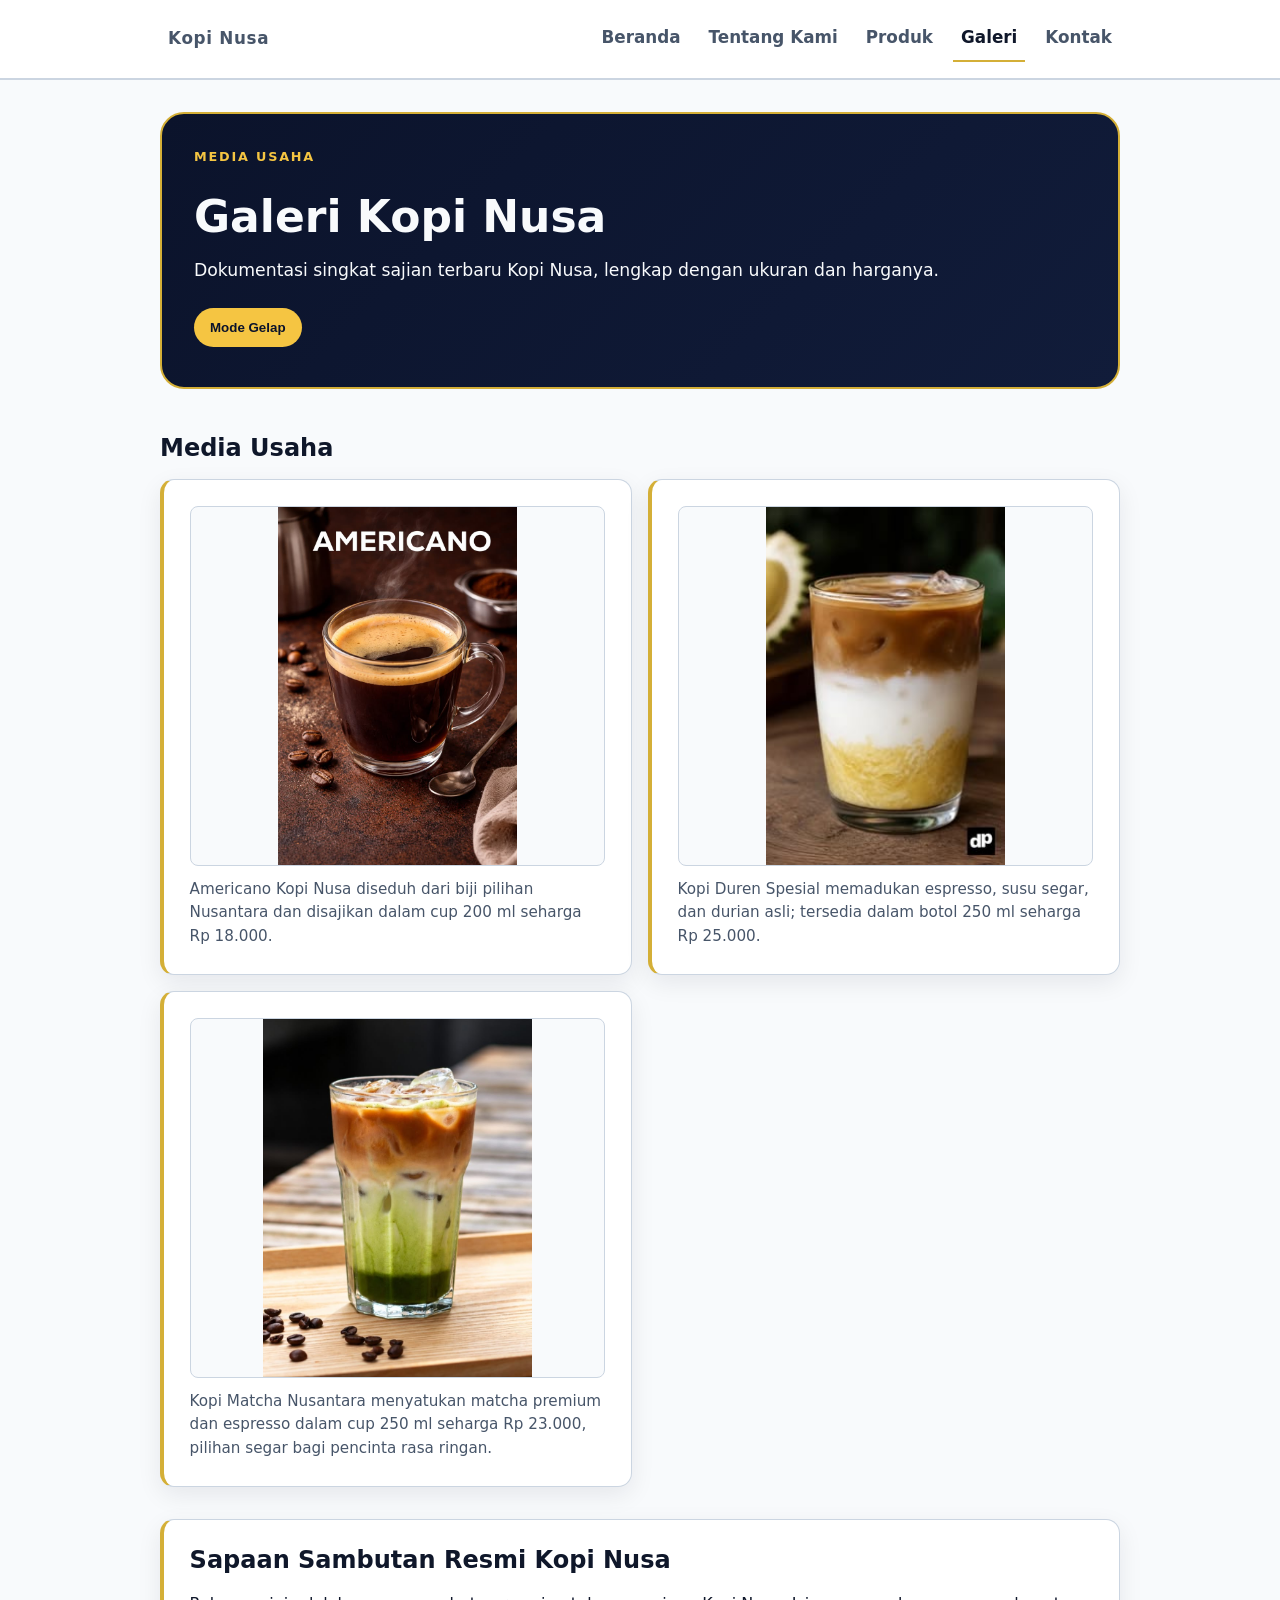
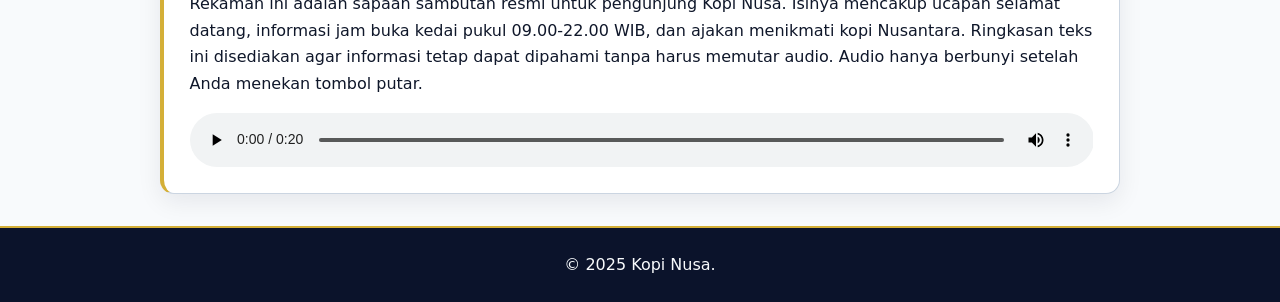
==== commit 86d7b602: "P07" ====
--- a/galeri.html
+++ b/galeri.html
@@ -2,7 +2,7 @@
 <html lang="id">
 <head>
   <meta charset="utf-8" />
-  <meta name="viewport" content="width=device-width, initial-scale=1.0" />
+  <meta name="viewport" content="width=device-width, initial-scale=1" />
   <title>Galeri Kopi Nusa Website UMKM</title>
   <link rel="stylesheet" href="css/style.css" />
 </head>
@@ -36,17 +36,17 @@
       <h2 id="media-title">Media Usaha</h2>
       <div class="gallery-grid">
         <figure class="media-card">
-          <img src="assets/images/americano.jpeg" alt="Segelas americano panas bercrema keemasan di atas meja kayu, ditemani biji kopi dan sendok" />
+          <img src="assets/images/americano.jpeg" alt="Segelas americano panas bercrema keemasan di atas meja kayu, ditemani biji kopi dan sendok" width="736" height="1104" loading="lazy" />
           <figcaption>Americano Kopi Nusa diseduh dari biji pilihan Nusantara dan disajikan dalam cup 200 ml seharga Rp 18.000.</figcaption>
         </figure>
 
         <figure class="media-card">
-          <img src="assets/images/kopi-duren.jpeg" alt="Kopi duren dingin dalam gelas kaca berlapis susu, kopi, dan serat durian di dasar gelas, berlatar buah durian" />
+          <img src="assets/images/kopi-duren.jpeg" alt="Kopi duren dingin dalam gelas kaca berlapis susu, kopi, dan serat durian di dasar gelas, berlatar buah durian" width="236" height="354" loading="lazy" />
           <figcaption>Kopi Duren Spesial memadukan espresso, susu segar, dan durian asli; tersedia dalam botol 250 ml seharga Rp 25.000.</figcaption>
         </figure>
 
         <figure class="media-card">
-          <img src="assets/images/kopi-matcha.jpeg" alt="Kopi matcha dingin berlapis matcha hijau, espresso, dan susu di dalam gelas kaca, ditemani biji kopi di atas meja kayu" />
+          <img src="assets/images/kopi-matcha.jpeg" alt="Kopi matcha dingin berlapis matcha hijau, espresso, dan susu di dalam gelas kaca, ditemani biji kopi di atas meja kayu" width="736" height="981" loading="lazy" />
           <figcaption>Kopi Matcha Nusantara menyatukan matcha premium dan espresso dalam cup 250 ml seharga Rp 23.000, pilihan segar bagi pencinta rasa ringan.</figcaption>
         </figure>
       </div>
--- a/css/style.css
+++ b/css/style.css
@@ -78,11 +78,12 @@
 h2,
 h3 {
   margin-top: 0;
+  overflow-wrap: anywhere;
 }
 
 h1 {
   margin-bottom: var(--space-3);
-  font-size: clamp(2rem, 5vw, 2.75rem);
+  font-size: clamp(1.85rem, 1.25rem + 3vw, 2.75rem);
   line-height: 1.2;
 }
 
@@ -135,7 +136,7 @@
   position: sticky;
   top: 0;
   z-index: 50;
-  padding: var(--space-3) var(--space-5);
+  padding: var(--space-3) 0;
   background: var(--color-surface);
   border-bottom: 2px solid var(--color-border);
   transition: background-color 0.3s ease, border-color 0.3s ease;
@@ -146,8 +147,8 @@
   width: min(100% - 2rem, 60rem);
   margin-inline: auto;
   gap: var(--space-3);
-  align-items: center;
-  justify-content: space-between;
+  flex-direction: column;
+  align-items: flex-start;
 }
 
 .brand {
@@ -164,11 +165,11 @@
 
 .nav ul {
   display: flex;
+  flex-direction: column;
+  gap: var(--space-2);
+  flex-wrap: wrap;
   padding: 0;
   margin: 0;
-  gap: var(--space-2);
-  flex-wrap: wrap;
-  align-items: center;
   list-style: none;
 }
 
@@ -210,7 +211,7 @@
 
 .hero {
   display: grid;
-  grid-template-columns: 1.2fr 0.8fr;
+  grid-template-columns: 1fr;
   gap: var(--space-4);
   align-items: center;
   padding: var(--space-5);
@@ -282,7 +283,7 @@
 /* 10. Grid Produk & Kartu Produk */
 .product-grid {
   display: grid;
-  grid-template-columns: repeat(3, minmax(0, 1fr));
+  grid-template-columns: 1fr;
   gap: var(--space-3);
 }
 
@@ -295,7 +296,7 @@
   position: relative;
   flex-direction: column;
   min-width: 0;
-  padding: var(--space-3) var(--space-4);
+  padding: max(1rem, 2vw);
   background: var(--color-surface);
   border: 1px solid var(--color-border);
   border-left: 4px solid var(--color-accent);
@@ -530,7 +531,7 @@
 }
 
 .media-card {
-  padding: var(--space-3);
+  padding: max(1rem, 2vw);
   background: var(--color-surface);
   border: 1px solid var(--color-border);
   border-left: 4px solid var(--color-accent);
@@ -548,7 +549,7 @@
 
 .gallery-grid {
   display: grid;
-  grid-template-columns: repeat(2, minmax(0, 1fr));
+  grid-template-columns: 1fr;
   gap: var(--space-3);
   margin-top: var(--space-3);
 }
@@ -560,12 +561,13 @@
 /* 14b. Grid Profil Tentang Kami */
 .about-grid {
   display: grid;
-  grid-template-columns: repeat(3, minmax(0, 1fr));
+  grid-template-columns: 1fr;
   gap: var(--space-3);
   margin-top: var(--space-3);
 }
 
 .about-card {
+  min-width: 0;
   padding: var(--space-4);
   background: var(--color-surface);
   border: 1px solid var(--color-border);
@@ -577,11 +579,13 @@
 
 .about-card h3 {
   margin-bottom: var(--space-1);
+  overflow-wrap: anywhere;
 }
 
 .about-card p {
   margin-bottom: 0;
   color: var(--color-muted);
+  overflow-wrap: anywhere;
 }
 
 .about-highlights {
@@ -611,6 +615,27 @@
 }
 
 /* 15. Tabel Harga */
+.table-scroll {
+  max-width: 100%;
+  overflow-x: auto;
+  border-radius: var(--radius-md);
+  -webkit-overflow-scrolling: touch;
+}
+
+.table-scroll:focus-visible {
+  outline: 3px solid var(--color-focus);
+  outline-offset: 3px;
+}
+
+.table-scroll table {
+  min-width: 40rem;
+  margin-block: 0;
+}
+
+.table-scroll + p {
+  margin-top: var(--space-3);
+}
+
 table {
   width: 100%;
   margin-top: var(--space-3);
@@ -782,7 +807,7 @@
   flex-direction: column;
   gap: var(--space-3);
   margin-top: var(--space-5);
-  padding: var(--space-4);
+  padding: max(1rem, 2vw);
   background: var(--color-surface);
   border: 1px solid var(--color-border);
   border-left: 4px solid var(--color-accent);
@@ -804,3 +829,39 @@
   display: block;
   margin-top: 0;
 }
+
+/* 19. Breakpoint berbasis konten (mobile-first) */
+@media (min-width: 42rem) {
+  .nav ul {
+    flex-direction: row;
+  }
+
+  .gallery-grid {
+    grid-template-columns: repeat(2, minmax(0, 1fr));
+  }
+}
+
+@media (min-width: 48rem) {
+  .hero {
+    grid-template-columns: minmax(0, 1.2fr) minmax(0, 0.8fr);
+    align-items: center;
+  }
+
+  .product-grid,
+  .about-grid {
+    grid-template-columns: repeat(2, minmax(0, 1fr));
+  }
+}
+
+@media (min-width: 60rem) {
+  .nav {
+    flex-direction: row;
+    align-items: center;
+    justify-content: space-between;
+  }
+
+  .product-grid,
+  .about-grid {
+    grid-template-columns: repeat(3, minmax(0, 1fr));
+  }
+}
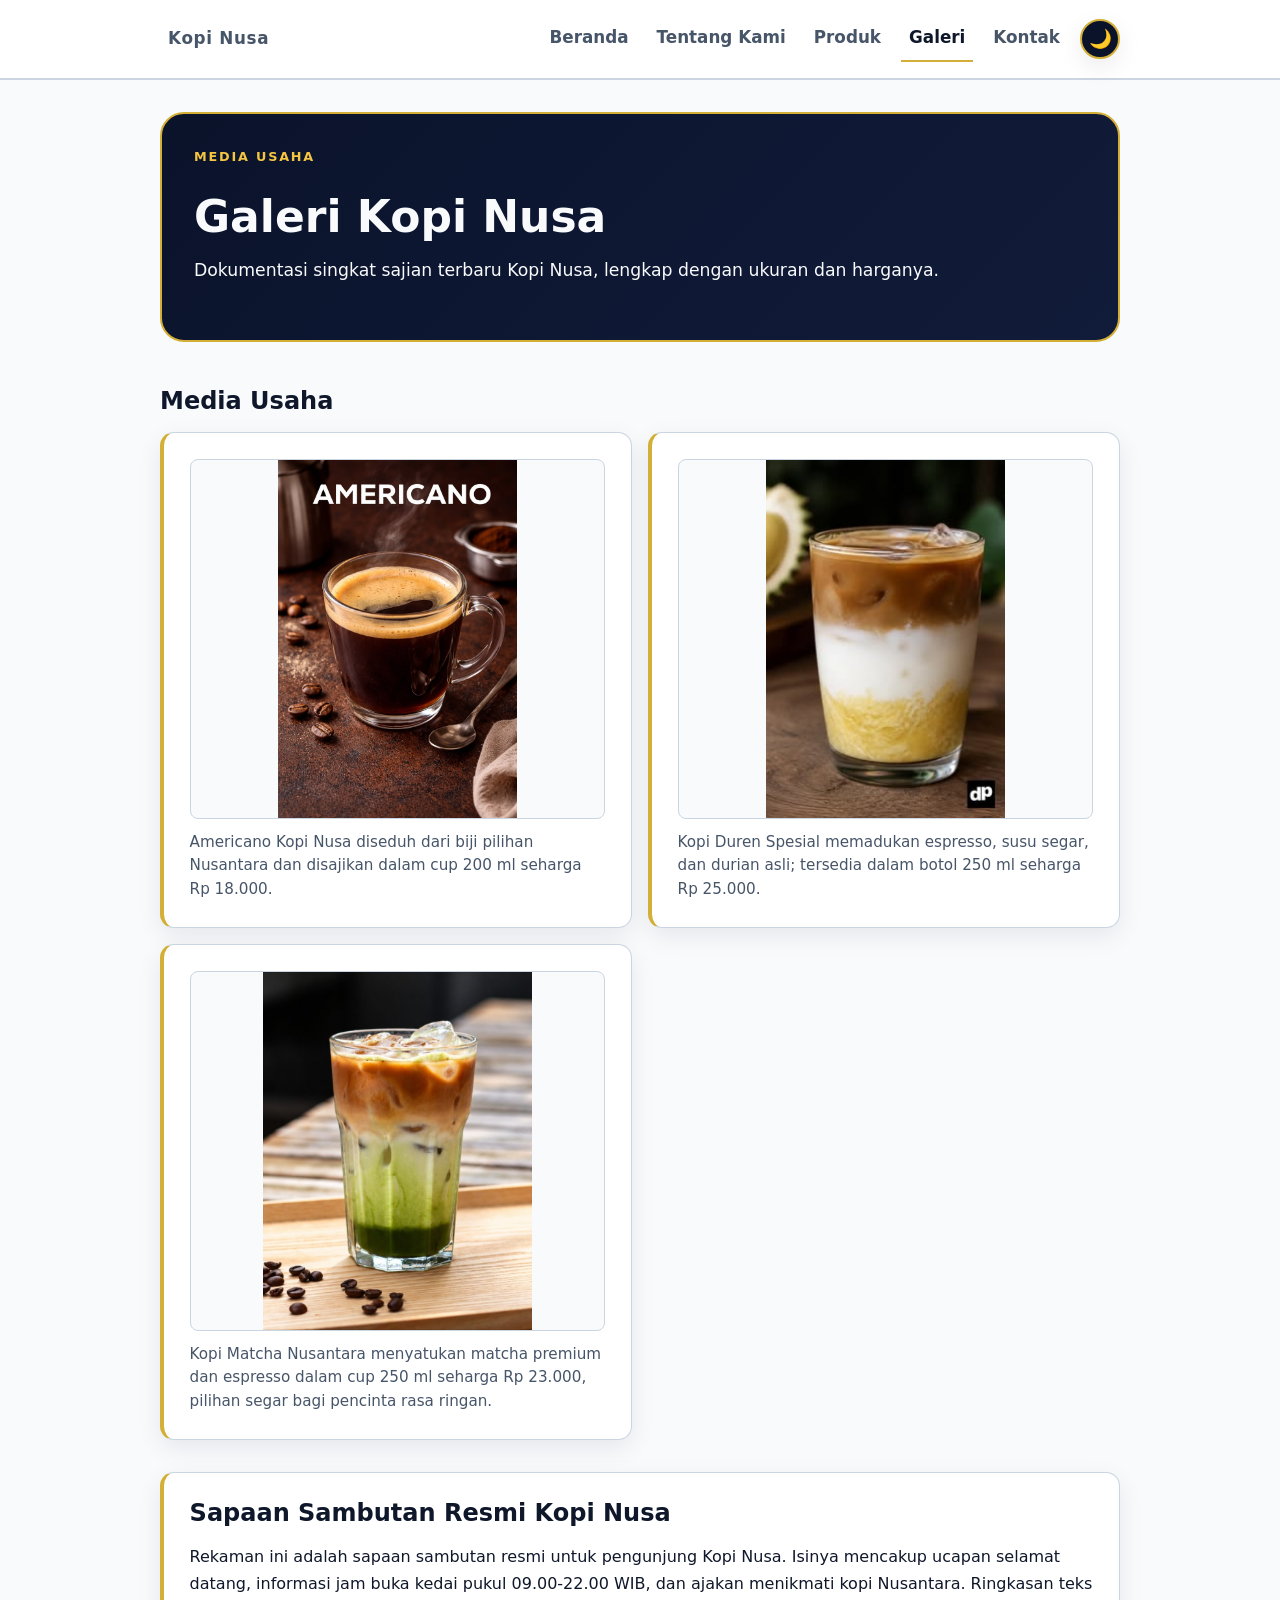
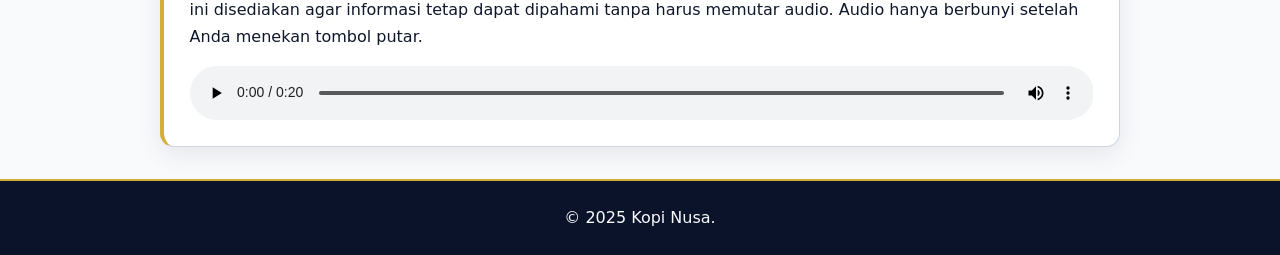
==== commit 667d9dae: "P10" ====
--- a/galeri.html
+++ b/galeri.html
@@ -4,7 +4,9 @@
   <meta charset="utf-8" />
   <meta name="viewport" content="width=device-width, initial-scale=1" />
   <title>Galeri Kopi Nusa Website UMKM</title>
+  <link rel="icon" href="favicon.ico" type="image/x-icon" />
   <link rel="stylesheet" href="css/style.css" />
+  <script src="js/app.js" defer></script>
 </head>
 <body>
   <a class="skip-link" href="#konten">Lewati ke konten utama</a>
@@ -12,6 +14,7 @@
   <header class="site-header">
     <nav class="nav" aria-label="Navigasi utama">
       <a class="brand" href="index.html">Kopi Nusa</a>
+      <button type="button" id="toggle-tema" class="theme-icon-btn" aria-label="Aktifkan mode gelap" title="Ubah tema">🌙</button>
       <ul>
         <li><a href="index.html">Beranda</a></li>
         <li><a href="tentang.html">Tentang Kami</a></li>
@@ -28,7 +31,6 @@
         <p class="eyebrow">Media Usaha</p>
         <h1 id="galeri-title">Galeri Kopi Nusa</h1>
         <p>Dokumentasi singkat sajian terbaru Kopi Nusa, lengkap dengan ukuran dan harganya.</p>
-        <button id="themeButton" type="button">Mode Gelap</button>
       </div>
     </section>
 
--- a/css/style.css
+++ b/css/style.css
@@ -143,16 +143,20 @@
 }
 
 .nav {
-  display: flex;
+  display: grid;
+  grid-template-columns: minmax(0, 1fr) auto;
+  grid-template-areas:
+    "brand theme"
+    "menu menu";
+  align-items: center;
   width: min(100% - 2rem, 60rem);
   margin-inline: auto;
   gap: var(--space-3);
-  flex-direction: column;
-  align-items: flex-start;
 }
 
 .brand {
   display: inline-block;
+  grid-area: brand;
   flex-shrink: 0;
   margin-bottom: 0;
   color: var(--color-text);
@@ -165,12 +169,51 @@
 
 .nav ul {
   display: flex;
+  grid-area: menu;
   flex-direction: column;
+  flex-wrap: wrap;
   gap: var(--space-2);
-  flex-wrap: wrap;
   padding: 0;
   margin: 0;
   list-style: none;
+}
+
+/* Tombol toggle tema berbentuk ikon, selalu di pojok kanan navigasi. */
+.theme-icon-btn {
+  display: inline-flex;
+  grid-area: theme;
+  align-items: center;
+  justify-content: center;
+  justify-self: end;
+  width: 2.5rem;
+  height: 2.5rem;
+  padding: 0;
+  margin: 0;
+  color: var(--color-accent-bright);
+  font-size: 1.15rem;
+  font-weight: 400;
+  line-height: 1;
+  background: var(--color-primary);
+  border: 2px solid var(--color-accent);
+  border-radius: 999px;
+  box-shadow: var(--shadow-card);
+  cursor: pointer;
+  flex-shrink: 0;
+  transition: background-color 0.2s ease, border-color 0.2s ease, transform 0.15s ease;
+}
+
+.theme-icon-btn:hover {
+  background: var(--color-primary-strong);
+  border-color: var(--color-accent-bright);
+}
+
+.theme-icon-btn:active {
+  transform: scale(0.96);
+}
+
+.theme-icon-btn:focus-visible {
+  outline: 3px solid var(--color-focus);
+  outline-offset: 3px;
 }
 
 .nav li {
@@ -830,38 +873,188 @@
   margin-top: 0;
 }
 
-/* 19. Breakpoint berbasis konten (mobile-first) */
+/* 19. Komponen Data Produk JavaScript (P09) */
+.section-header {
+  max-width: 68ch;
+  margin-bottom: var(--space-4);
+}
+
+.section-header .eyebrow {
+  margin-bottom: var(--space-1);
+}
+
+.section-header h2 {
+  margin-bottom: var(--space-2);
+}
+
+.section-header p:last-child {
+  margin-bottom: 0;
+  color: var(--color-muted);
+}
+
+.js-product-grid {
+  display: grid;
+  grid-template-columns: 1fr;
+  gap: var(--space-3);
+}
+
+.js-product-card {
+  display: flex;
+  flex-direction: column;
+  gap: var(--space-2);
+  min-width: 0;
+  padding: max(1rem, 2vw);
+  background: var(--color-surface);
+  border: 1px solid var(--color-border);
+  border-left: 4px solid var(--color-accent);
+  border-radius: var(--radius-md);
+  box-shadow: var(--shadow-card);
+  transition: background-color 0.3s ease, border-color 0.3s ease, transform 0.15s ease;
+}
+
+.js-product-card:hover {
+  border-color: var(--color-accent);
+  transform: translateY(-2px);
+}
+
+.js-product-card h3,
+.js-product-card p {
+  margin: 0;
+  max-width: none;
+  overflow-wrap: anywhere;
+}
+
+.js-product-card .product-category {
+  color: var(--color-muted);
+  font-size: 0.9rem;
+  font-weight: 600;
+}
+
+.featured-badge {
+  align-self: flex-start;
+  padding: 0.25rem var(--space-2);
+  color: var(--color-primary);
+  font-size: 0.8rem;
+  font-weight: 800;
+  background: var(--color-accent-bright);
+  border: 1px solid var(--color-accent);
+  border-radius: var(--radius-pill);
+}
+
+.js-product-price {
+  display: flex;
+  flex-wrap: wrap;
+  gap: var(--space-1);
+  align-items: baseline;
+}
+
+.price-old {
+  color: var(--color-muted);
+  font-size: 0.9rem;
+  text-decoration: line-through;
+}
+
+.price-promo {
+  color: var(--color-price);
+  font-size: 1.05rem;
+  font-weight: 800;
+}
+
+.stock-badge {
+  align-self: flex-start;
+  padding: 0.2rem var(--space-2);
+  color: var(--color-success-text);
+  font-size: 0.8rem;
+  font-weight: 700;
+  background: color-mix(in srgb, var(--color-success-text) 4%, var(--color-surface));
+  border: 1px solid color-mix(in srgb, var(--color-success-text) 35%, var(--color-border));
+  border-radius: var(--radius-pill);
+}
+
+.stock-badge.warning {
+  color: var(--color-price);
+  background: color-mix(in srgb, var(--color-price) 4%, var(--color-surface));
+  border-color: color-mix(in srgb, var(--color-price) 35%, var(--color-border));
+}
+
+.stock-badge.empty {
+  color: var(--color-danger);
+  background: color-mix(in srgb, var(--color-danger) 4%, var(--color-surface));
+  border-color: color-mix(in srgb, var(--color-danger) 35%, var(--color-border));
+}
+
+.js-product-card .product-action {
+  margin-top: auto;
+  padding-top: var(--space-2);
+  color: var(--color-muted);
+  font-size: 0.875rem;
+  font-weight: 700;
+}
+
+/* 19. data produk js*/
+#produk-unggulan {
+  font-weight: 700;
+  color: var(--color-primary, #f5c542);
+}
+
+/* Jaga kontras teks unggulan di gelap. */
+body.dark-mode #produk-unggulan {
+  color: var(--color-accent-bright);
+}
+
+.category-summary {
+  padding: var(--space-2) var(--space-3);
+  margin: var(--space-2) 0 0;
+  color: var(--color-text);
+  font-size: 0.95rem;
+  font-weight: 600;
+  background: var(--color-surface);
+  border: 1px solid var(--color-border);
+  border-left: 4px solid var(--color-accent);
+  border-radius: var(--radius-md);
+  transition: background-color 0.3s ease, color 0.3s ease, border-color 0.3s ease;
+}
+
+/* Menang atas warna muted dari .section-header p:last-child. */
+.section-header p.category-summary {
+  color: var(--color-text);
+}
+
+/* 20. Breakpoint berbasis konten*/
 @media (min-width: 42rem) {
-  .nav ul {
-    flex-direction: row;
-  }
-
   .gallery-grid {
     grid-template-columns: repeat(2, minmax(0, 1fr));
   }
 }
 
 @media (min-width: 48rem) {
+  .nav {
+    grid-template-columns: auto minmax(0, 1fr) auto;
+    grid-template-areas: "brand menu theme";
+    gap: var(--space-2);
+  }
+
+  .nav ul {
+    flex-direction: row;
+    justify-content: flex-end;
+  }
+
   .hero {
     grid-template-columns: minmax(0, 1.2fr) minmax(0, 0.8fr);
     align-items: center;
   }
 
   .product-grid,
-  .about-grid {
+  .about-grid,
+  .js-product-grid {
     grid-template-columns: repeat(2, minmax(0, 1fr));
   }
 }
 
 @media (min-width: 60rem) {
-  .nav {
-    flex-direction: row;
-    align-items: center;
-    justify-content: space-between;
-  }
-
   .product-grid,
-  .about-grid {
+  .about-grid,
+  .js-product-grid {
     grid-template-columns: repeat(3, minmax(0, 1fr));
   }
 }
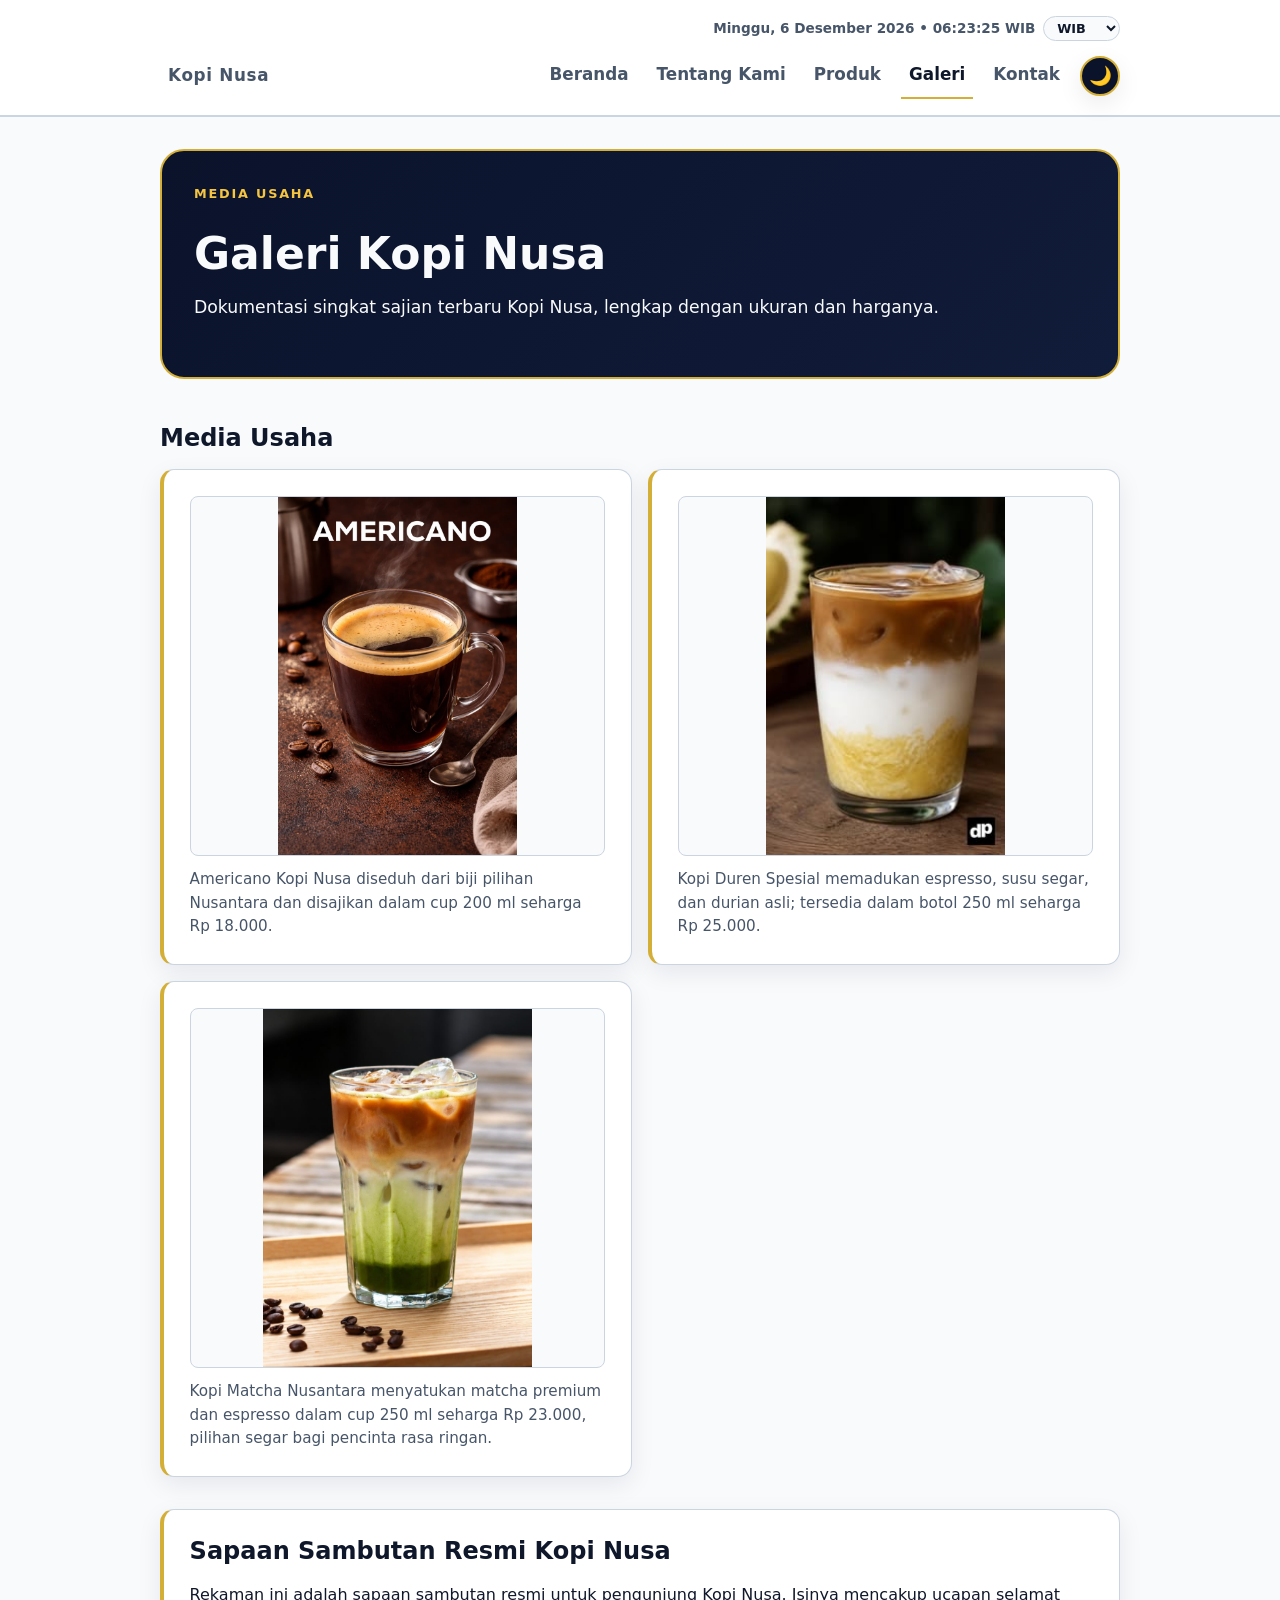
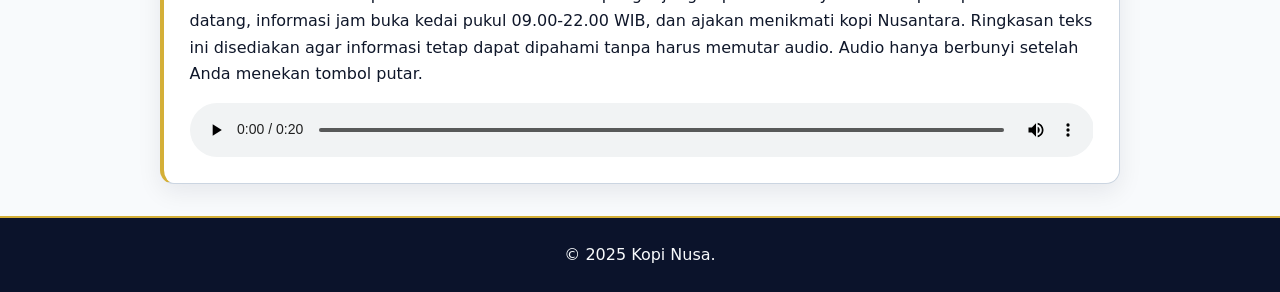
==== commit 44939edf: "P11" ====
--- a/galeri.html
+++ b/galeri.html
@@ -13,6 +13,15 @@
 
   <header class="site-header">
     <nav class="nav" aria-label="Navigasi utama">
+      <div class="live-clock-widget" aria-label="Waktu operasional real-time">
+        <time id="live-clock-text" class="clock-text">Memuat waktu...</time>
+        <label for="timezone-select" class="sr-only">Pilih Zona Waktu</label>
+        <select id="timezone-select" class="timezone-select" aria-label="Pilih zona waktu Indonesia">
+          <option value="Asia/Jakarta" data-label="WIB" selected>WIB</option>
+          <option value="Asia/Makassar" data-label="WITA">WITA</option>
+          <option value="Asia/Jayapura" data-label="WIT">WIT</option>
+        </select>
+      </div>
       <a class="brand" href="index.html">Kopi Nusa</a>
       <button type="button" id="toggle-tema" class="theme-icon-btn" aria-label="Aktifkan mode gelap" title="Ubah tema">🌙</button>
       <ul>
--- a/css/style.css
+++ b/css/style.css
@@ -131,6 +131,19 @@
   z-index: 100;
 }
 
+/* Teks tetap terbaca screen reader, tetapi tersembunyi secara visual. */
+.sr-only {
+  position: absolute;
+  width: 1px;
+  height: 1px;
+  padding: 0;
+  margin: -1px;
+  overflow: hidden;
+  clip: rect(0, 0, 0, 0);
+  white-space: nowrap;
+  border: 0;
+}
+
 /* 7. Header & Navigasi */
 .site-header {
   position: sticky;
@@ -146,12 +159,72 @@
   display: grid;
   grid-template-columns: minmax(0, 1fr) auto;
   grid-template-areas:
+    "clock clock"
     "brand theme"
     "menu menu";
   align-items: center;
   width: min(100% - 2rem, 60rem);
   margin-inline: auto;
   gap: var(--space-3);
+}
+
+/* Widget jam real-time di baris meta atas navigasi. */
+.live-clock-widget {
+  display: flex;
+  flex-wrap: wrap;
+  grid-area: clock;
+  align-items: center;
+  justify-content: flex-end;
+  justify-self: end;
+  gap: 0.25rem 0.5rem;
+  min-width: 0;
+  max-width: 100%;
+}
+
+.clock-text {
+  min-width: 0;
+  color: var(--color-muted);
+  font-size: 0.85rem;
+  font-weight: 600;
+  line-height: 1.4;
+  font-variant-numeric: tabular-nums;
+  overflow-wrap: anywhere;
+}
+
+.timezone-select {
+  width: auto;
+  max-width: 100%;
+  padding: 0.2rem 0.55rem;
+  margin: 0;
+  color: var(--color-text);
+  font-family: var(--font-body);
+  font-size: 0.8rem;
+  font-weight: 700;
+  line-height: 1.4;
+  background: var(--color-surface-soft);
+  border: 1px solid var(--color-border);
+  border-radius: var(--radius-pill);
+  cursor: pointer;
+  transition: background-color 0.2s ease, border-color 0.2s ease;
+}
+
+.timezone-select:hover {
+  border-color: var(--color-accent);
+}
+
+.timezone-select:focus {
+  border-color: var(--color-accent);
+}
+
+body.dark-mode .timezone-select {
+  color: var(--color-text);
+  background: var(--color-surface);
+  border-color: var(--color-border);
+}
+
+body.dark-mode .timezone-select:hover,
+body.dark-mode .timezone-select:focus {
+  border-color: var(--color-accent-bright);
 }
 
 .brand {
@@ -1002,22 +1075,194 @@
   color: var(--color-accent-bright);
 }
 
-.category-summary {
-  padding: var(--space-2) var(--space-3);
-  margin: var(--space-2) 0 0;
+.catalog-meta {
+  display: flex;
+  flex-wrap: wrap;
+  align-items: center;
+  gap: 0.35rem 0.75rem;
+  max-width: none;
+}
+
+.catalog-meta p {
+  max-width: none;
+  margin: 0;
+  color: var(--color-muted);
+  font-size: 0.95rem;
+  line-height: 1.5;
+}
+
+.catalog-meta p + p::before {
+  margin-right: 0.6rem;
+  color: var(--color-accent);
+  content: "•";
+}
+
+/* Ringkasan kategori tampil sebagai teks ringkas, bukan kartu terpisah. */
+#ringkasan-kategori,
+.section-header p.category-summary {
+  padding: 0;
+  margin: 0;
   color: var(--color-text);
   font-size: 0.95rem;
   font-weight: 600;
+  background: transparent;
+  border: 0;
+  border-radius: 0;
+  box-shadow: none;
+}
+
+/* 20. Kontrol Filter & Status Katalog Dinamis */
+.catalog-controls {
+  display: flex;
+  flex-direction: column;
+  gap: 0.75rem;
+  margin: 0 0 var(--space-3);
+}
+
+.filter-group {
+  display: flex;
+  flex-direction: column;
+  gap: 0.35rem;
+  min-width: 0;
+}
+
+.filter-label {
+  color: var(--color-muted);
+  font-size: 0.8rem;
+  font-weight: 700;
+  letter-spacing: 0.02em;
+  line-height: 1.4;
+}
+
+.filter-bar {
+  display: flex;
+  flex-wrap: wrap;
+  gap: var(--space-1);
+  padding: 0;
+  margin: 0;
+  background: transparent;
+  border: 0;
+  box-shadow: none;
+}
+
+.produk-status {
+  max-width: none;
+  padding: 0;
+  margin: 0 0 var(--space-3);
+  color: var(--color-muted);
+  font-size: 0.95rem;
+  font-weight: 600;
+  background: transparent;
+  border: 0;
+  border-radius: 0;
+  overflow-wrap: anywhere;
+}
+
+.filter-button {
+  padding: 0.4rem var(--space-3);
+  margin: 0;
+  color: var(--color-text);
+  font-size: 0.9rem;
+  font-weight: 700;
+  background: var(--color-surface-soft);
+  border: 1px solid var(--color-border);
+  border-radius: var(--radius-pill);
+  transition: color 0.2s ease, background-color 0.2s ease,
+    border-color 0.2s ease;
+}
+
+.filter-button:hover {
+  color: var(--color-primary);
+  background: var(--color-accent-bright);
+  border-color: var(--color-accent);
+}
+
+.filter-button:focus-visible {
+  outline: 3px solid var(--color-focus);
+  outline-offset: 3px;
+}
+
+.filter-button.is-active {
+  color: var(--color-primary);
+  background: var(--color-accent-bright);
+  border-color: var(--color-accent);
+  box-shadow: 0 0 0 1px var(--color-accent) inset;
+}
+
+body.dark-mode .filter-button {
+  color: var(--color-text);
   background: var(--color-surface);
+  border-color: var(--color-border);
+}
+
+body.dark-mode .filter-button:hover,
+body.dark-mode .filter-button.is-active {
+  color: var(--color-primary);
+  background: var(--color-accent-bright);
+  border-color: var(--color-accent);
+}
+
+.empty-state {
+  grid-column: 1 / -1;
+  max-width: none;
+  padding: 2rem 1rem;
+  margin: 0;
+  color: var(--color-muted);
+  text-align: center;
+  background: var(--color-surface);
+  border: 1px dashed var(--color-border);
+  border-radius: var(--radius-md);
+  overflow-wrap: anywhere;
+}
+
+.js-product-card .category-note {
+  color: var(--color-muted);
+  font-size: 0.9rem;
+  font-weight: 600;
+}
+
+.js-product-card .price {
+  display: flex;
+  flex-wrap: wrap;
+  gap: var(--space-1);
+  align-items: baseline;
+  margin: 0;
+}
+
+.ghost-button {
+  align-self: flex-start;
+  padding: 0.4rem var(--space-3);
+  margin: auto 0 0;
+  color: var(--color-text);
+  font-size: 0.85rem;
+  font-weight: 700;
+  background: transparent;
   border: 1px solid var(--color-border);
-  border-left: 4px solid var(--color-accent);
-  border-radius: var(--radius-md);
-  transition: background-color 0.3s ease, color 0.3s ease, border-color 0.3s ease;
-}
-
-/* Menang atas warna muted dari .section-header p:last-child. */
-.section-header p.category-summary {
-  color: var(--color-text);
+  border-radius: var(--radius-pill);
+  transition: color 0.2s ease, background-color 0.2s ease,
+    border-color 0.2s ease;
+}
+
+.ghost-button:hover {
+  color: var(--color-primary);
+  background: var(--color-accent-bright);
+  border-color: var(--color-accent);
+}
+
+.ghost-button:focus-visible {
+  outline: 3px solid var(--color-focus);
+  outline-offset: 3px;
+}
+
+body.dark-mode .ghost-button {
+  color: var(--color-text);
+  border-color: var(--color-border);
+}
+
+body.dark-mode .ghost-button:hover {
+  color: var(--color-primary);
+  background: var(--color-accent-bright);
+  border-color: var(--color-accent);
 }
 
 /* 20. Breakpoint berbasis konten*/
@@ -1025,12 +1270,20 @@
   .gallery-grid {
     grid-template-columns: repeat(2, minmax(0, 1fr));
   }
+
+  .filter-group {
+    flex-direction: row;
+    align-items: center;
+    gap: var(--space-1);
+  }
 }
 
 @media (min-width: 48rem) {
   .nav {
     grid-template-columns: auto minmax(0, 1fr) auto;
-    grid-template-areas: "brand menu theme";
+    grid-template-areas:
+      "clock clock clock"
+      "brand menu theme";
     gap: var(--space-2);
   }
 
